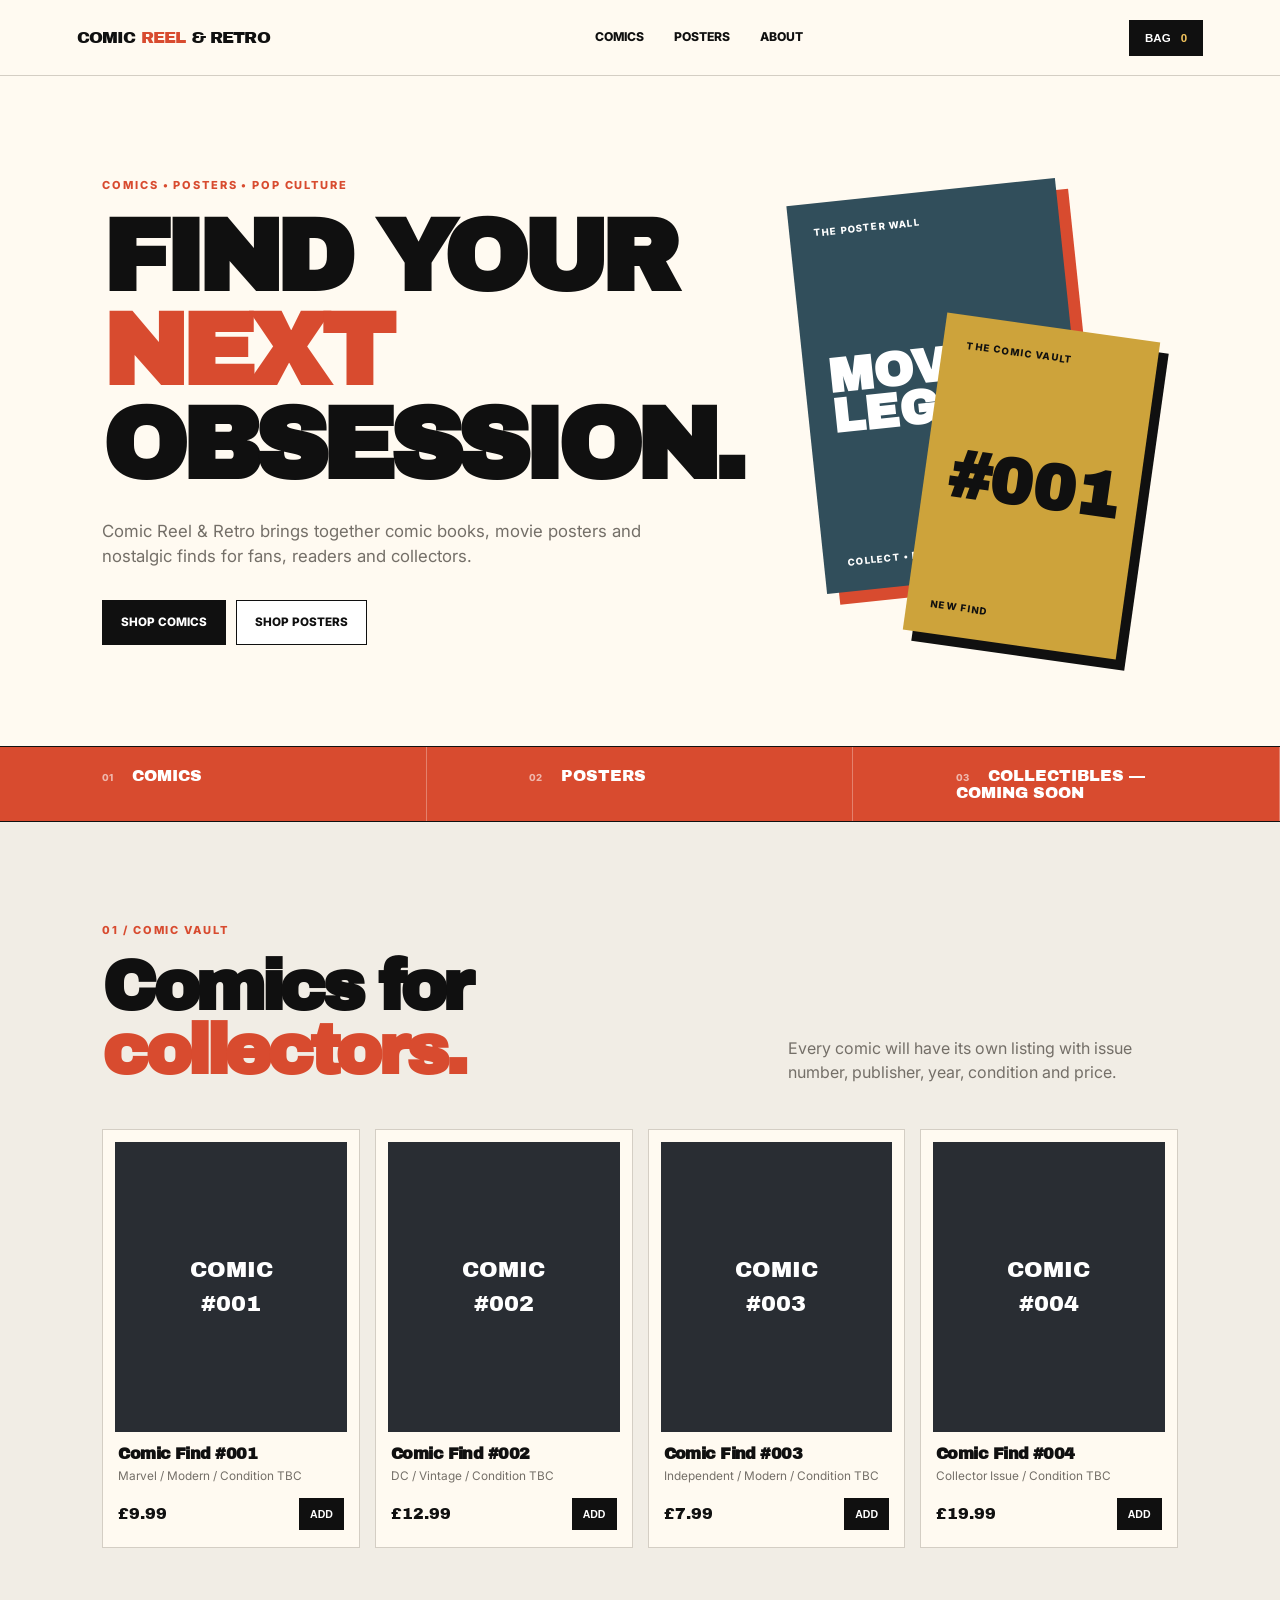
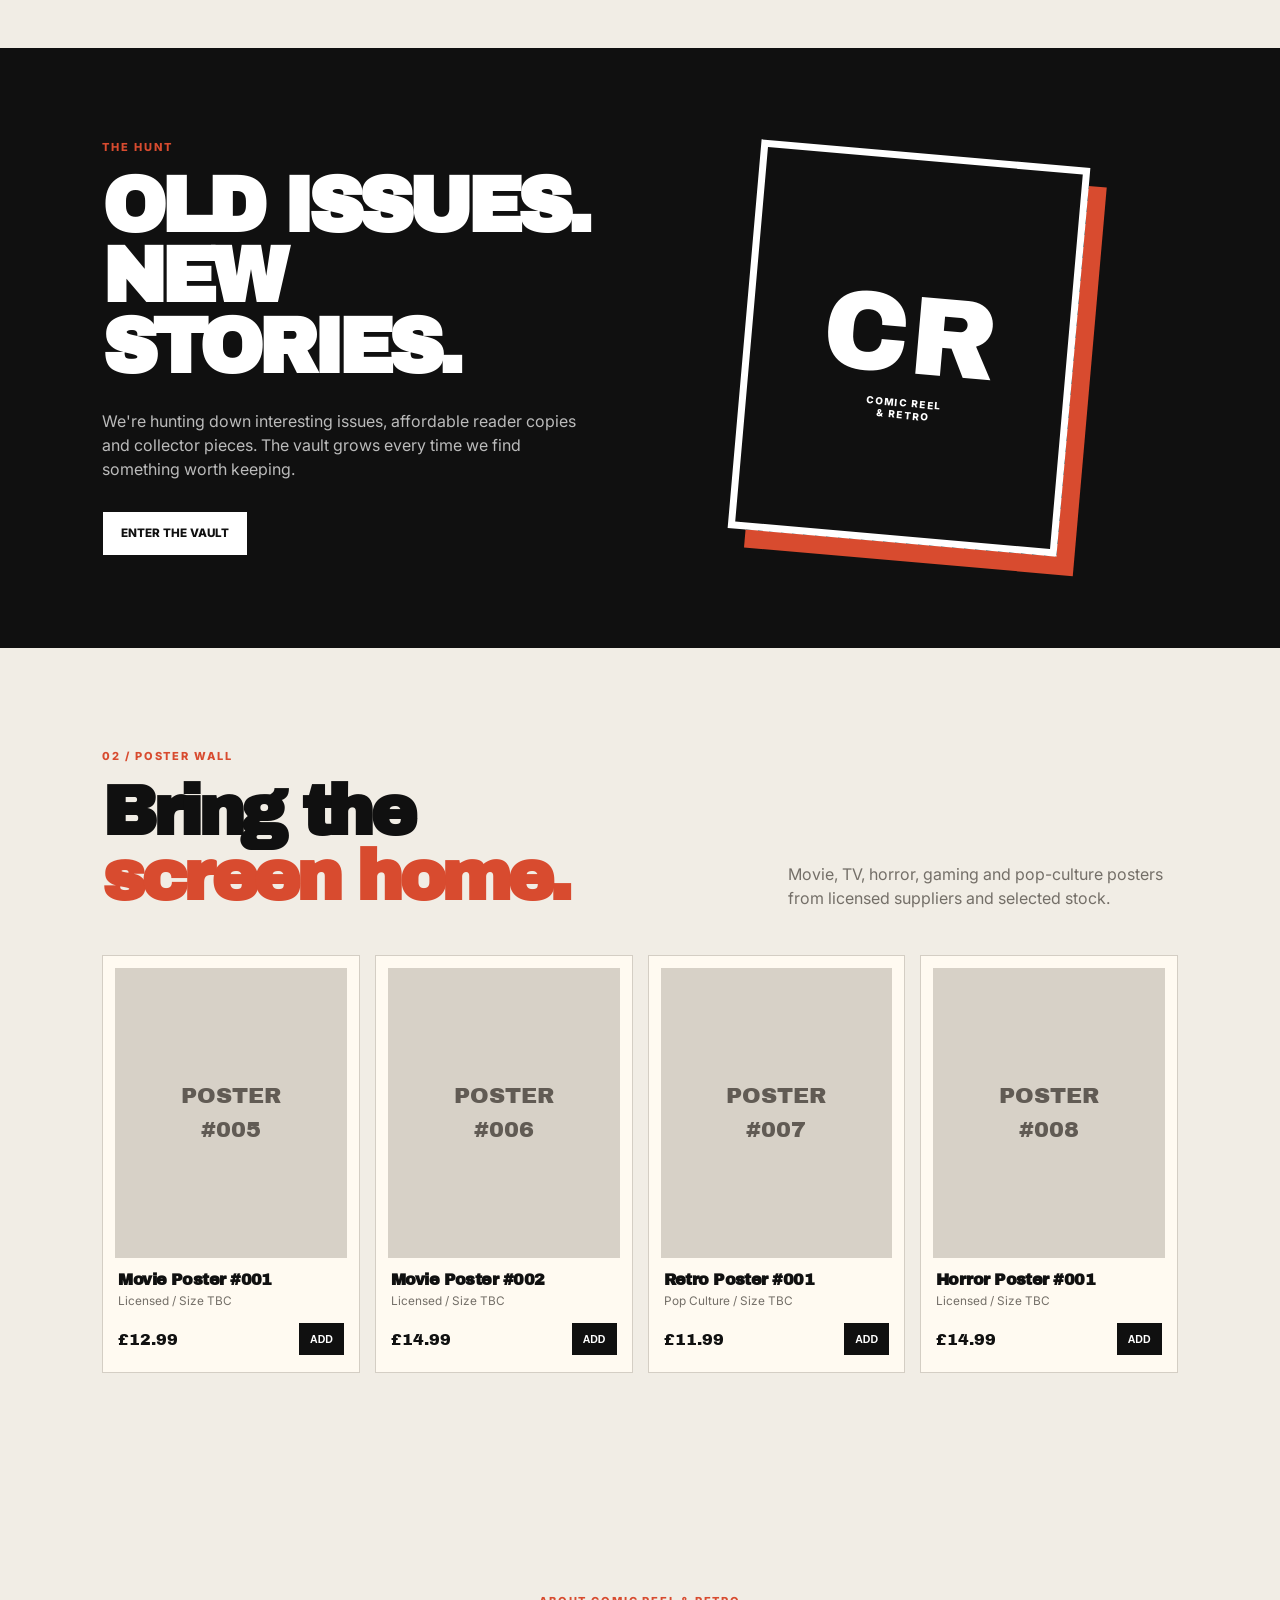
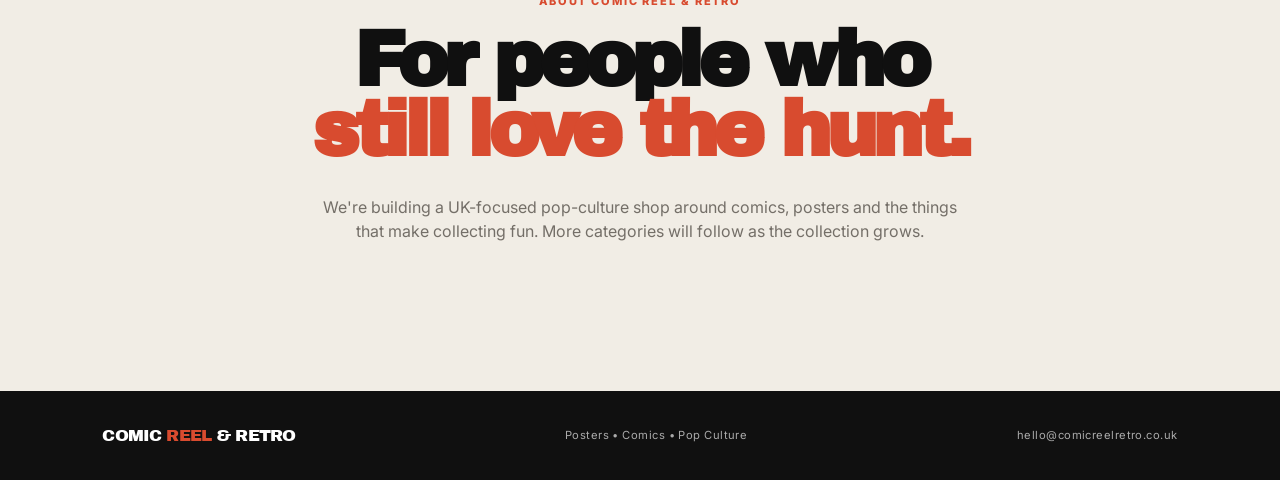
==== index.html @ a2ace78a "1" ====
<!DOCTYPE html>
<html lang="en">
<head>
<meta charset="UTF-8">
<meta name="viewport" content="width=device-width, initial-scale=1.0">
<meta name="description" content="Comic Reel & Retro — comics, posters and pop culture collectibles.">
<title>ComicReelRetro | Comics & Posters</title>
<link rel="stylesheet" href="style.css">
</head>
<body>
<header class="header">
  <a href="#home" class="logo">COMIC <span>REEL</span> & RETRO</a>
  <nav>
    <a href="#comics">Comics</a>
    <a href="#posters">Posters</a>
    <a href="#about">About</a>
  </nav>
  <button class="cart-button" id="cartButton">Bag <span id="cartCount">0</span></button>
</header>

<main id="home">
<section class="hero">
  <div class="hero-copy">
    <p class="eyebrow">COMICS • POSTERS • POP CULTURE</p>
    <h1>FIND YOUR<br><em>NEXT</em> OBSESSION.</h1>
    <p>Comic Reel & Retro brings together comic books, movie posters and nostalgic finds for fans, readers and collectors.</p>
    <div class="hero-buttons">
      <a href="#comics" class="btn dark">Shop Comics</a>
      <a href="#posters" class="btn light">Shop Posters</a>
    </div>
  </div>
  <div class="hero-display">
    <div class="display-poster"><small>THE POSTER WALL</small><strong>MOVIE<br>LEGENDS</strong><span>COLLECT • DISPLAY • REPEAT</span></div>
    <div class="display-comic"><small>THE COMIC VAULT</small><strong>#001</strong><span>NEW FIND</span></div>
  </div>
</section>

<section class="intro-strip">
  <div><b>01</b> COMICS</div>
  <div><b>02</b> POSTERS</div>
  <div><b>03</b> COLLECTIBLES — COMING SOON</div>
</section>

<section class="section" id="comics">
  <div class="section-head">
    <div><p class="eyebrow">01 / COMIC VAULT</p><h2>Comics for<br><em>collectors.</em></h2></div>
    <p>Every comic will have its own listing with issue number, publisher, year, condition and price.</p>
  </div>
  <div class="products" id="comicProducts"></div>
</section>

<section class="feature">
  <div>
    <p class="eyebrow">THE HUNT</p>
    <h2>OLD ISSUES.<br>NEW STORIES.</h2>
    <p>We're hunting down interesting issues, affordable reader copies and collector pieces. The vault grows every time we find something worth keeping.</p>
    <a href="#comics" class="btn light">Enter the Vault</a>
  </div>
  <div class="vault-box">CR<br><small>COMIC REEL<br>& RETRO</small></div>
</section>

<section class="section" id="posters">
  <div class="section-head">
    <div><p class="eyebrow">02 / POSTER WALL</p><h2>Bring the<br><em>screen home.</em></h2></div>
    <p>Movie, TV, horror, gaming and pop-culture posters from licensed suppliers and selected stock.</p>
  </div>
  <div class="products" id="posterProducts"></div>
</section>

<section class="about" id="about">
  <p class="eyebrow">ABOUT COMIC REEL & RETRO</p>
  <h2>For people who<br><em>still love the hunt.</em></h2>
  <p>We're building a UK-focused pop-culture shop around comics, posters and the things that make collecting fun. More categories will follow as the collection grows.</p>
</section>
</main>

<div class="cart-panel" id="cartPanel">
  <div class="cart-top"><h3>Your bag</h3><button id="closeCart">×</button></div>
  <div id="cartItems"></div>
  <div class="cart-bottom"><div><span>Total</span><strong id="cartTotal">£0.00</strong></div><button class="btn dark" id="checkout">Checkout</button><p class="tiny">Checkout will be connected to your chosen payment platform later.</p></div>
</div>
<div class="overlay" id="overlay"></div>

<footer>
  <div class="logo">COMIC <span>REEL</span> & RETRO</div>
  <p>Posters • Comics • Pop Culture</p>
  <p>hello@comicreelretro.co.uk</p>
</footer>
<script src="script.js"></script>
</body>
</html>
---- style.css ----
@import url('https://fonts.googleapis.com/css2?family=Archivo+Black&family=Inter:wght@400;500;600;700;800&display=swap');
:root{--black:#101010;--paper:#f1ede5;--white:#fffaf1;--red:#d84b2f;--gold:#cda33b;--muted:#746f68;--line:#d4cec4}
*{box-sizing:border-box;margin:0;padding:0}html{scroll-behavior:smooth}body{font-family:Inter,Arial,sans-serif;background:var(--paper);color:var(--black);line-height:1.5}a{text-decoration:none;color:inherit}
.header{height:76px;position:sticky;top:0;z-index:20;background:var(--white);border-bottom:1px solid var(--line);display:flex;align-items:center;justify-content:space-between;padding:0 6vw}.logo{font:1.05rem 'Archivo Black',Impact,sans-serif;letter-spacing:-.05em}.logo span{color:var(--red)}nav{display:flex;gap:30px;text-transform:uppercase;font-size:.76rem;font-weight:800}nav a:hover{color:var(--red)}
.cart-button{border:0;background:var(--black);color:#fff;padding:12px 16px;font-weight:800;text-transform:uppercase;font-size:.72rem;cursor:pointer}.cart-button span{color:#f2c45d;margin-left:7px}
.hero{min-height:670px;background:var(--white);padding:90px 8vw;display:grid;grid-template-columns:1.1fr .9fr;gap:50px;align-items:center}.eyebrow{font-size:.69rem;letter-spacing:.17em;font-weight:800;color:var(--red);margin-bottom:16px}h1,h2,h3{font-family:'Archivo Black',Impact,sans-serif;line-height:.92;letter-spacing:-.065em}h1{font-size:clamp(4rem,8vw,8.5rem)}h1 em,h2 em{font-style:normal;color:var(--red)}.hero-copy>p:not(.eyebrow){font-size:1.05rem;color:var(--muted);max-width:590px;margin:27px 0 30px}.hero-buttons{display:flex;gap:10px;flex-wrap:wrap}.btn{display:inline-flex;border:1px solid var(--black);padding:13px 18px;text-transform:uppercase;font-weight:800;font-size:.73rem;cursor:pointer}.btn.dark{background:var(--black);color:#fff}.btn.light{background:#fff;color:var(--black)}
.hero-display{height:470px;position:relative}.display-poster,.display-comic{position:absolute;padding:24px;display:flex;flex-direction:column;justify-content:space-between;font-family:'Archivo Black';box-shadow:12px 12px 0 var(--red)}.display-poster{height:390px;width:270px;right:18%;top:15px;background:#314e5b;color:#fff;transform:rotate(-6deg)}.display-poster strong{font-size:3rem;line-height:.85}.display-poster small,.display-poster span,.display-comic small,.display-comic span{font:800 .6rem Inter;letter-spacing:.13em}.display-comic{height:320px;width:215px;right:0;bottom:0;background:var(--gold);color:var(--black);transform:rotate(8deg);box-shadow:10px 10px 0 var(--black)}.display-comic strong{font-size:4rem}
.intro-strip{display:grid;grid-template-columns:1fr 1fr 1fr;background:var(--red);color:#fff;border-block:1px solid #111}.intro-strip div{padding:20px 8vw;font:1rem 'Archivo Black';border-right:1px solid rgba(255,255,255,.3)}.intro-strip b{font:800 .6rem Inter;opacity:.6;margin-right:14px}
.section{padding:100px 8vw}.section-head{display:flex;justify-content:space-between;gap:30px;align-items:end;margin-bottom:45px}.section-head h2{font-size:clamp(3rem,5.5vw,5.5rem)}.section-head>p{max-width:390px;color:var(--muted)}
.products{display:grid;grid-template-columns:repeat(4,1fr);gap:15px}.product{background:var(--white);border:1px solid var(--line);padding:12px;transition:transform .2s,box-shadow .2s}.product:hover{transform:translateY(-5px);box-shadow:8px 8px 0 var(--line)}.product-image{height:290px;display:flex;align-items:center;justify-content:center;text-align:center;font-family:'Archivo Black';font-size:1.4rem}.comic-image{background:#292d33;color:#fff}.poster-image{background:#d7d1c7;color:#615b54}.product-info{padding:15px 3px 5px}.product-info h3{font-size:1rem;letter-spacing:-.035em}.product-info p{font-size:.74rem;color:var(--muted);margin:6px 0 12px}.price-row{display:flex;justify-content:space-between;align-items:center}.price{font:1rem 'Archivo Black'}.add{border:1px solid var(--black);background:var(--black);color:#fff;padding:9px 10px;font-size:.66rem;font-weight:800;cursor:pointer}
.feature{background:var(--black);color:#fff;min-height:600px;padding:90px 8vw;display:grid;grid-template-columns:1fr 1fr;align-items:center}.feature h2{font-size:clamp(3.5rem,6vw,6.5rem)}.feature>div:first-child>p:not(.eyebrow){color:#bbb;max-width:500px;margin:25px 0 30px}.vault-box{justify-self:center;border:7px solid #fff;width:330px;height:390px;display:flex;flex-direction:column;align-items:center;justify-content:center;font:7rem 'Archivo Black';transform:rotate(5deg);box-shadow:18px 18px 0 var(--red)}.vault-box small{font:800 .62rem Inter;letter-spacing:.15em;text-align:center}
.about{text-align:center;padding:120px 8vw;max-width:1000px;margin:auto}.about h2{font-size:clamp(3rem,6vw,6rem)}.about>p:last-child{color:var(--muted);max-width:650px;margin:28px auto}
footer{background:var(--black);color:#fff;padding:35px 8vw;display:flex;justify-content:space-between;gap:20px;align-items:center;font-size:.7rem;letter-spacing:.04em}footer p{color:#aaa}
.overlay{display:none;position:fixed;inset:0;background:rgba(0,0,0,.5);z-index:30}.overlay.open{display:block}.cart-panel{position:fixed;right:-430px;top:0;width:min(430px,100%);height:100vh;background:var(--white);z-index:40;padding:25px;display:flex;flex-direction:column;transition:right .25s}.cart-panel.open{right:0}.cart-top{display:flex;justify-content:space-between;border-bottom:1px solid var(--line);padding-bottom:20px}.cart-top h3{font-size:1.5rem}.cart-top button{border:0;background:none;font-size:2rem;cursor:pointer}.cart-bottom{margin-top:auto;border-top:1px solid var(--line);padding-top:20px}.cart-bottom>div{display:flex;justify-content:space-between;margin-bottom:15px}.cart-bottom strong{font-family:'Archivo Black'}.cart-bottom .btn{width:100%;justify-content:center}.tiny{font-size:.65rem;color:var(--muted);margin-top:10px}.cart-item{display:flex;justify-content:space-between;gap:15px;padding:15px 0;border-bottom:1px solid var(--line)}.cart-item h4{font-size:.8rem}.cart-item button{border:0;background:none;text-decoration:underline;cursor:pointer;font-size:.65rem}.empty{color:var(--muted);font-size:.8rem;padding:25px 0}
@media(max-width:850px){nav{display:none}.hero{grid-template-columns:1fr;padding:65px 6vw}.hero-display{height:390px}.intro-strip{grid-template-columns:1fr}.intro-strip div{padding:17px 6vw}.section,.feature{padding:75px 6vw}.section-head{display:block}.section-head>p{margin-top:15px}.products{grid-template-columns:repeat(2,1fr)}.feature{grid-template-columns:1fr}.vault-box{margin-top:60px}}
@media(max-width:520px){h1{font-size:3.8rem}.hero-display{transform:scale(.8);transform-origin:center}.products{grid-template-columns:1fr}.product-image{height:320px}footer{display:block}footer p{margin-top:8px}}
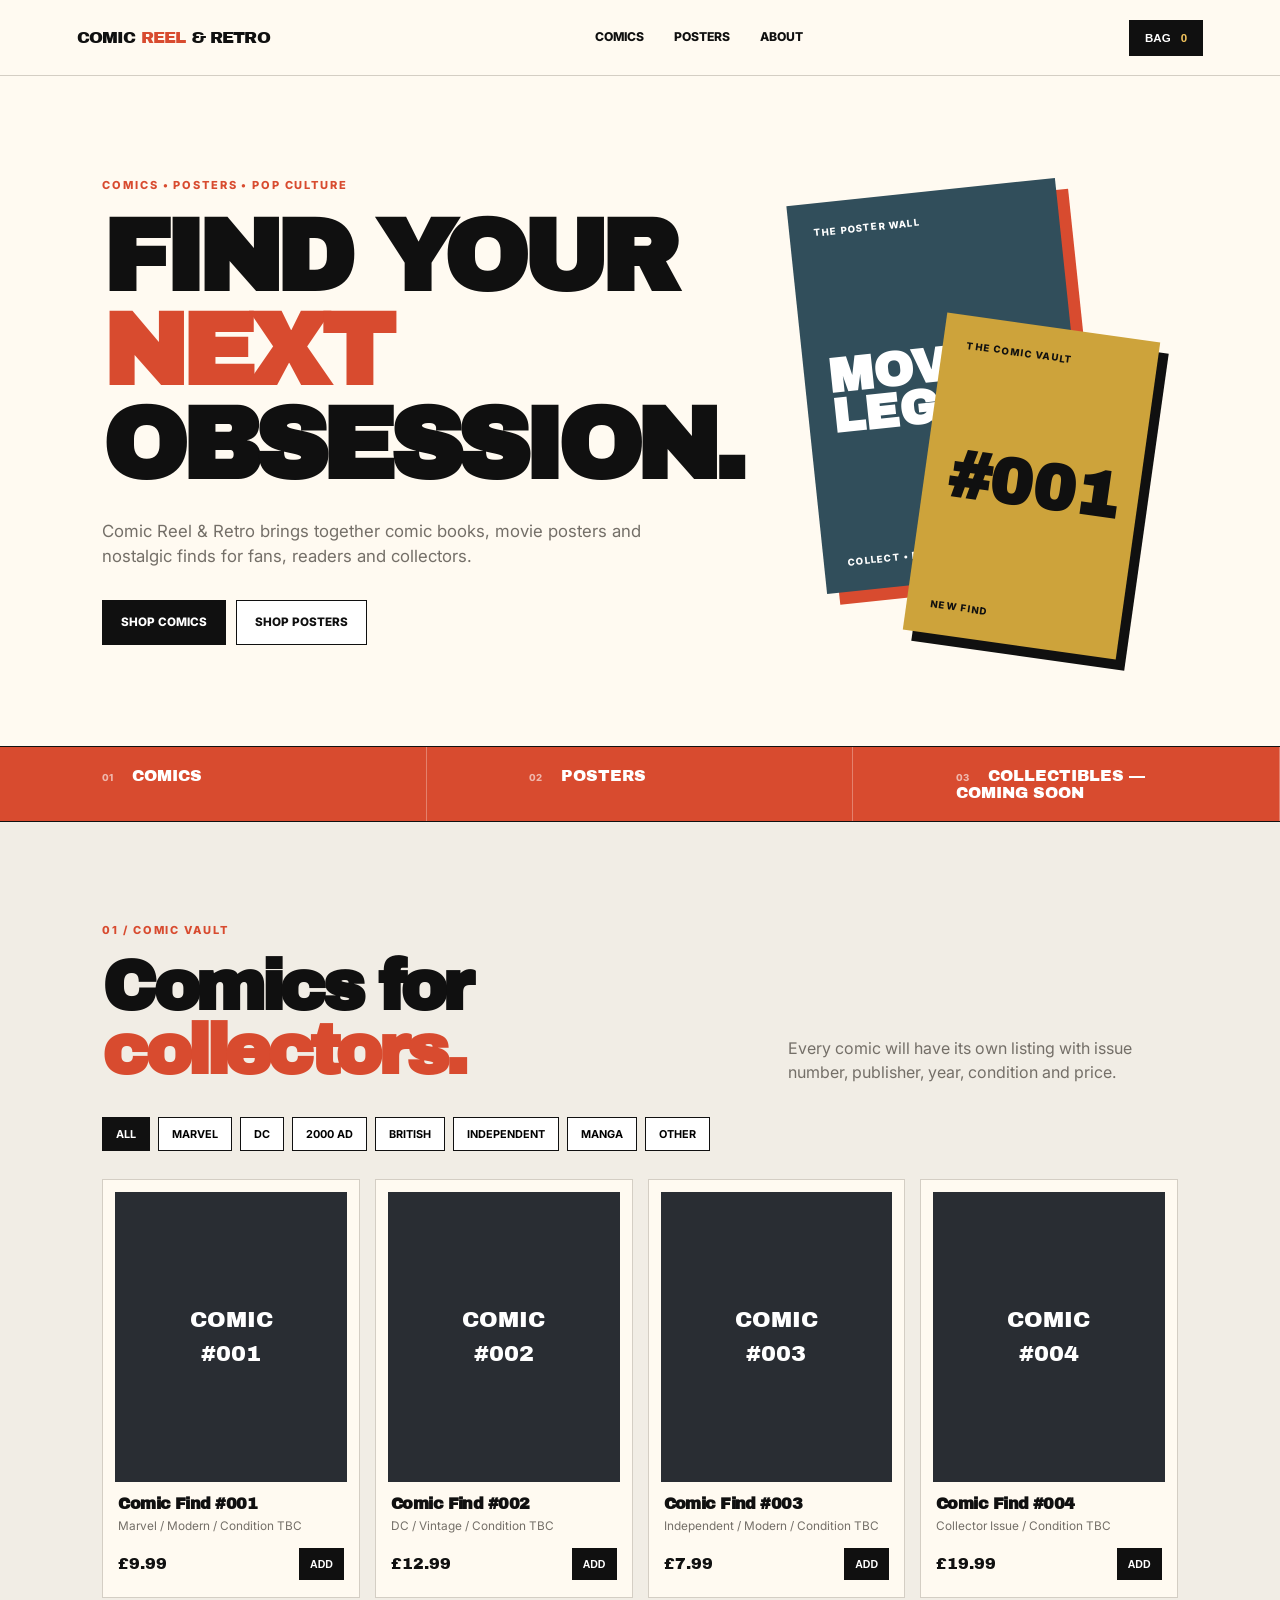
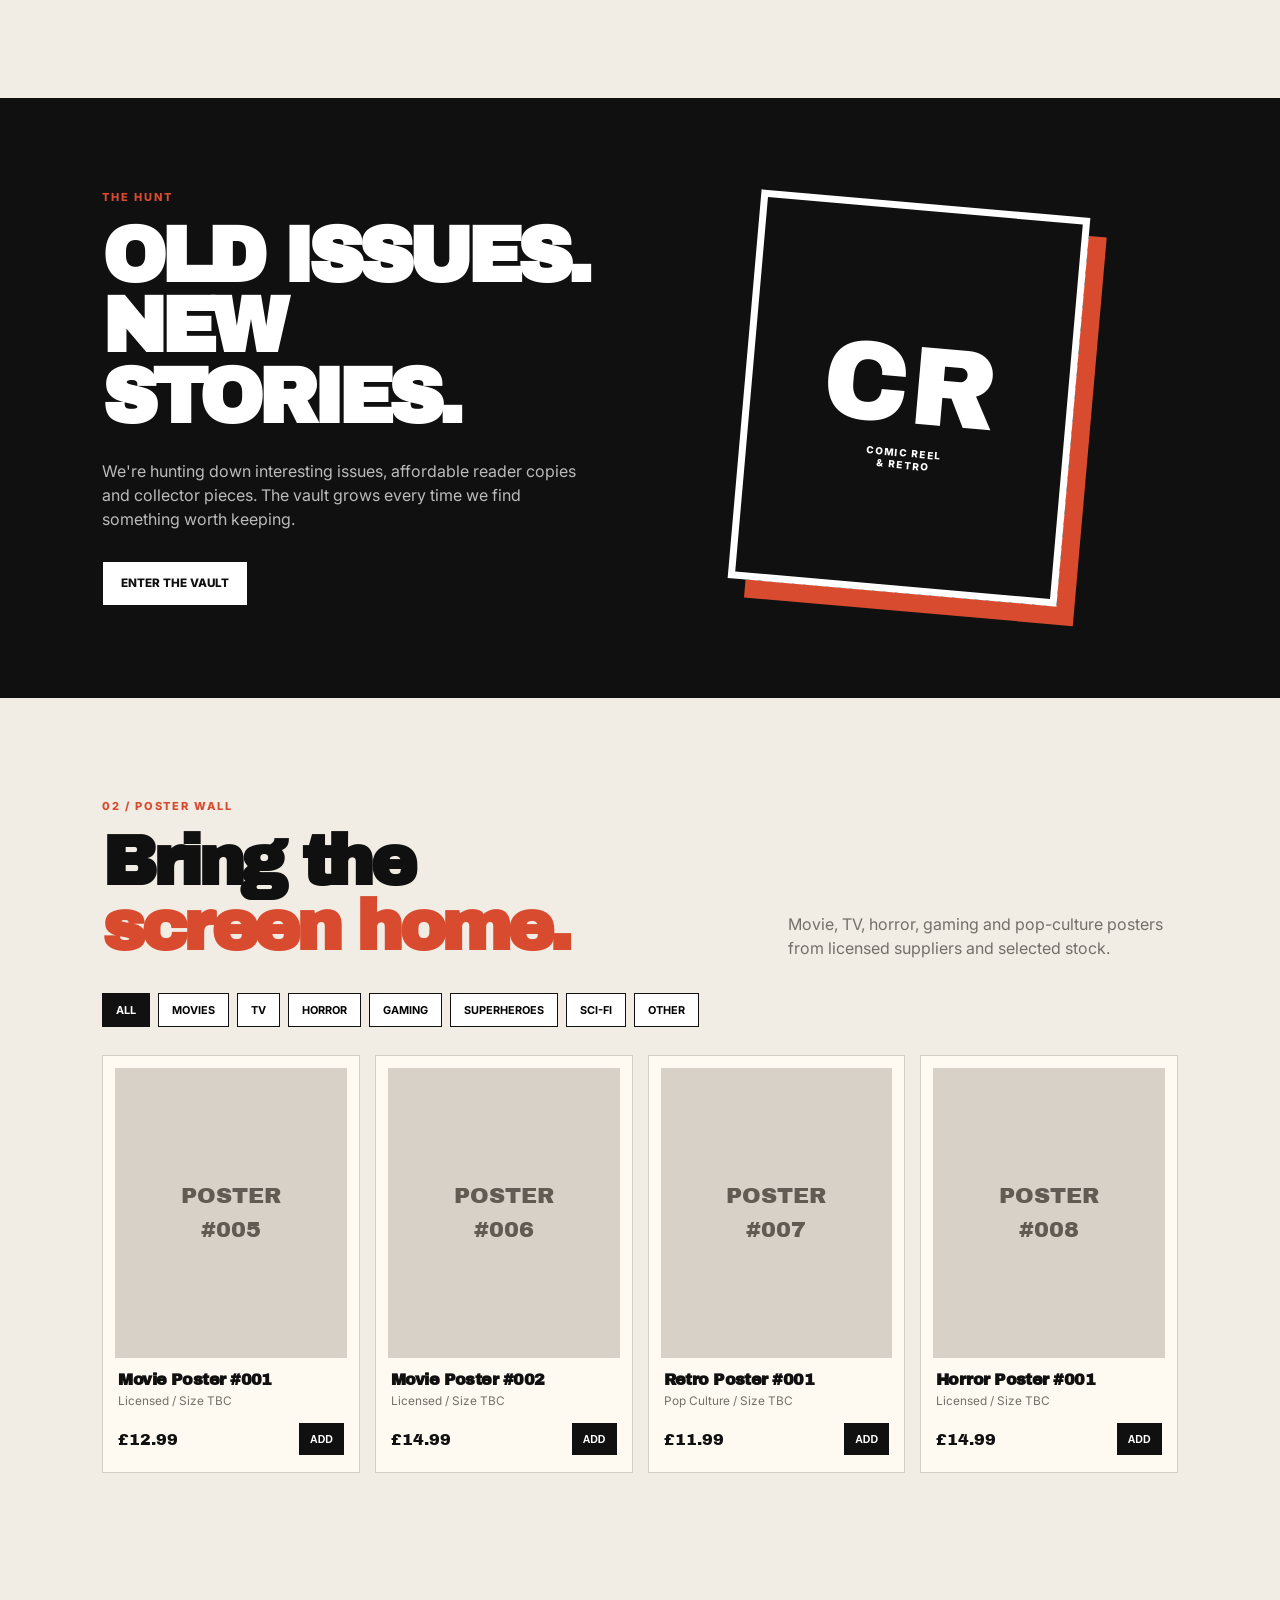
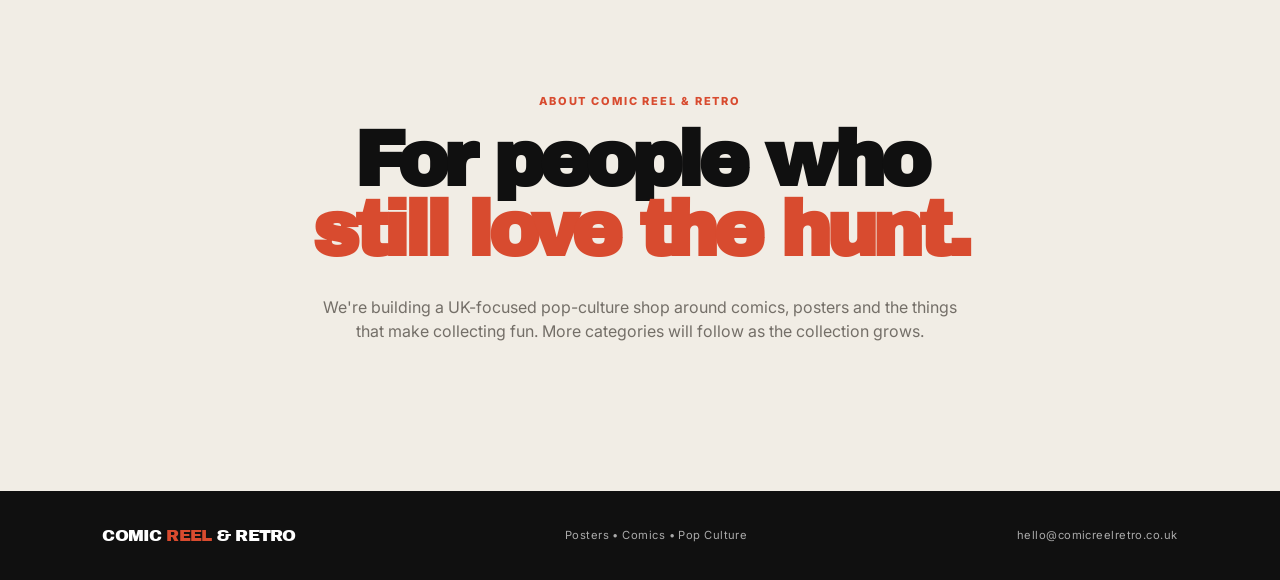
==== commit fb48cfd4: "2" ====
--- a/index.html
+++ b/index.html
@@ -4,7 +4,7 @@
 <meta charset="UTF-8">
 <meta name="viewport" content="width=device-width, initial-scale=1.0">
 <meta name="description" content="Comic Reel & Retro — comics, posters and pop culture collectibles.">
-<title>ComicReelRetro | Comics & Posters</title>
+<title>Comic Reel & Retro | Comics & Posters</title>
 <link rel="stylesheet" href="style.css">
 </head>
 <body>
@@ -46,7 +46,9 @@
     <div><p class="eyebrow">01 / COMIC VAULT</p><h2>Comics for<br><em>collectors.</em></h2></div>
     <p>Every comic will have its own listing with issue number, publisher, year, condition and price.</p>
   </div>
-  <div class="products" id="comicProducts"></div>
+  <div class="category-tabs" data-target="comicProducts">
+<button class="active" data-filter="all">All</button><button data-filter="Marvel">Marvel</button><button data-filter="DC">DC</button><button data-filter="2000AD">2000 AD</button><button data-filter="British">British</button><button data-filter="Independent">Independent</button><button data-filter="Manga">Manga</button><button data-filter="Other">Other</button>
+</div><div class="products" id="comicProducts"></div>
 </section>
 
 <section class="feature">
@@ -64,7 +66,9 @@
     <div><p class="eyebrow">02 / POSTER WALL</p><h2>Bring the<br><em>screen home.</em></h2></div>
     <p>Movie, TV, horror, gaming and pop-culture posters from licensed suppliers and selected stock.</p>
   </div>
-  <div class="products" id="posterProducts"></div>
+  <div class="category-tabs" data-target="posterProducts">
+<button class="active" data-filter="all">All</button><button data-filter="Movies">Movies</button><button data-filter="TV">TV</button><button data-filter="Horror">Horror</button><button data-filter="Gaming">Gaming</button><button data-filter="Superheroes">Superheroes</button><button data-filter="Sci-Fi">Sci-Fi</button><button data-filter="Other">Other</button>
+</div><div class="products" id="posterProducts"></div>
 </section>
 
 <section class="about" id="about">
--- a/style.css
+++ b/style.css
@@ -14,3 +14,4 @@
 .overlay{display:none;position:fixed;inset:0;background:rgba(0,0,0,.5);z-index:30}.overlay.open{display:block}.cart-panel{position:fixed;right:-430px;top:0;width:min(430px,100%);height:100vh;background:var(--white);z-index:40;padding:25px;display:flex;flex-direction:column;transition:right .25s}.cart-panel.open{right:0}.cart-top{display:flex;justify-content:space-between;border-bottom:1px solid var(--line);padding-bottom:20px}.cart-top h3{font-size:1.5rem}.cart-top button{border:0;background:none;font-size:2rem;cursor:pointer}.cart-bottom{margin-top:auto;border-top:1px solid var(--line);padding-top:20px}.cart-bottom>div{display:flex;justify-content:space-between;margin-bottom:15px}.cart-bottom strong{font-family:'Archivo Black'}.cart-bottom .btn{width:100%;justify-content:center}.tiny{font-size:.65rem;color:var(--muted);margin-top:10px}.cart-item{display:flex;justify-content:space-between;gap:15px;padding:15px 0;border-bottom:1px solid var(--line)}.cart-item h4{font-size:.8rem}.cart-item button{border:0;background:none;text-decoration:underline;cursor:pointer;font-size:.65rem}.empty{color:var(--muted);font-size:.8rem;padding:25px 0}
 @media(max-width:850px){nav{display:none}.hero{grid-template-columns:1fr;padding:65px 6vw}.hero-display{height:390px}.intro-strip{grid-template-columns:1fr}.intro-strip div{padding:17px 6vw}.section,.feature{padding:75px 6vw}.section-head{display:block}.section-head>p{margin-top:15px}.products{grid-template-columns:repeat(2,1fr)}.feature{grid-template-columns:1fr}.vault-box{margin-top:60px}}
 @media(max-width:520px){h1{font-size:3.8rem}.hero-display{transform:scale(.8);transform-origin:center}.products{grid-template-columns:1fr}.product-image{height:320px}footer{display:block}footer p{margin-top:8px}}
+.category-tabs{display:flex;flex-wrap:wrap;gap:8px;margin:-12px 0 28px}.category-tabs button{border:1px solid #111;background:#fff;padding:9px 13px;font:700 .68rem Inter,Arial,sans-serif;text-transform:uppercase;cursor:pointer}.category-tabs button:hover,.category-tabs button.active{background:#111;color:#fff}@media(max-width:520px){.category-tabs{gap:6px}.category-tabs button{font-size:.62rem;padding:8px 10px}}
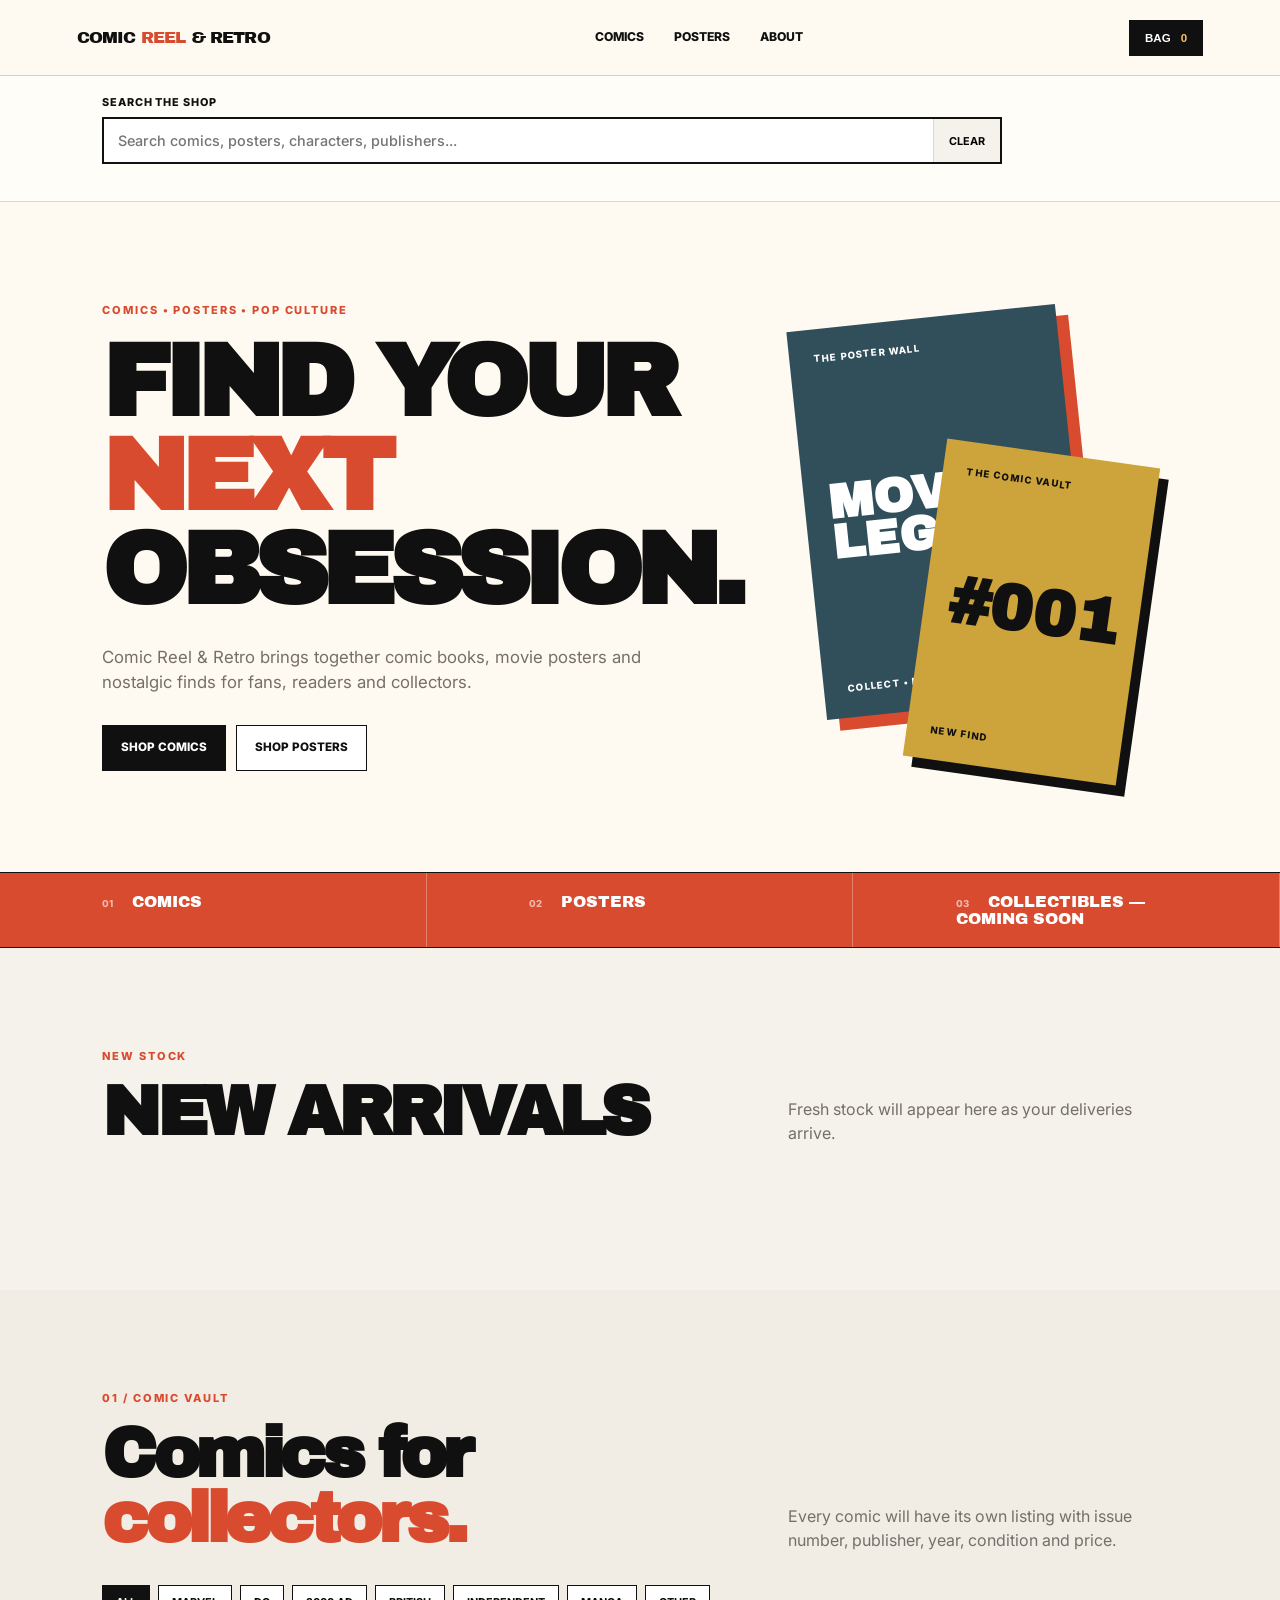
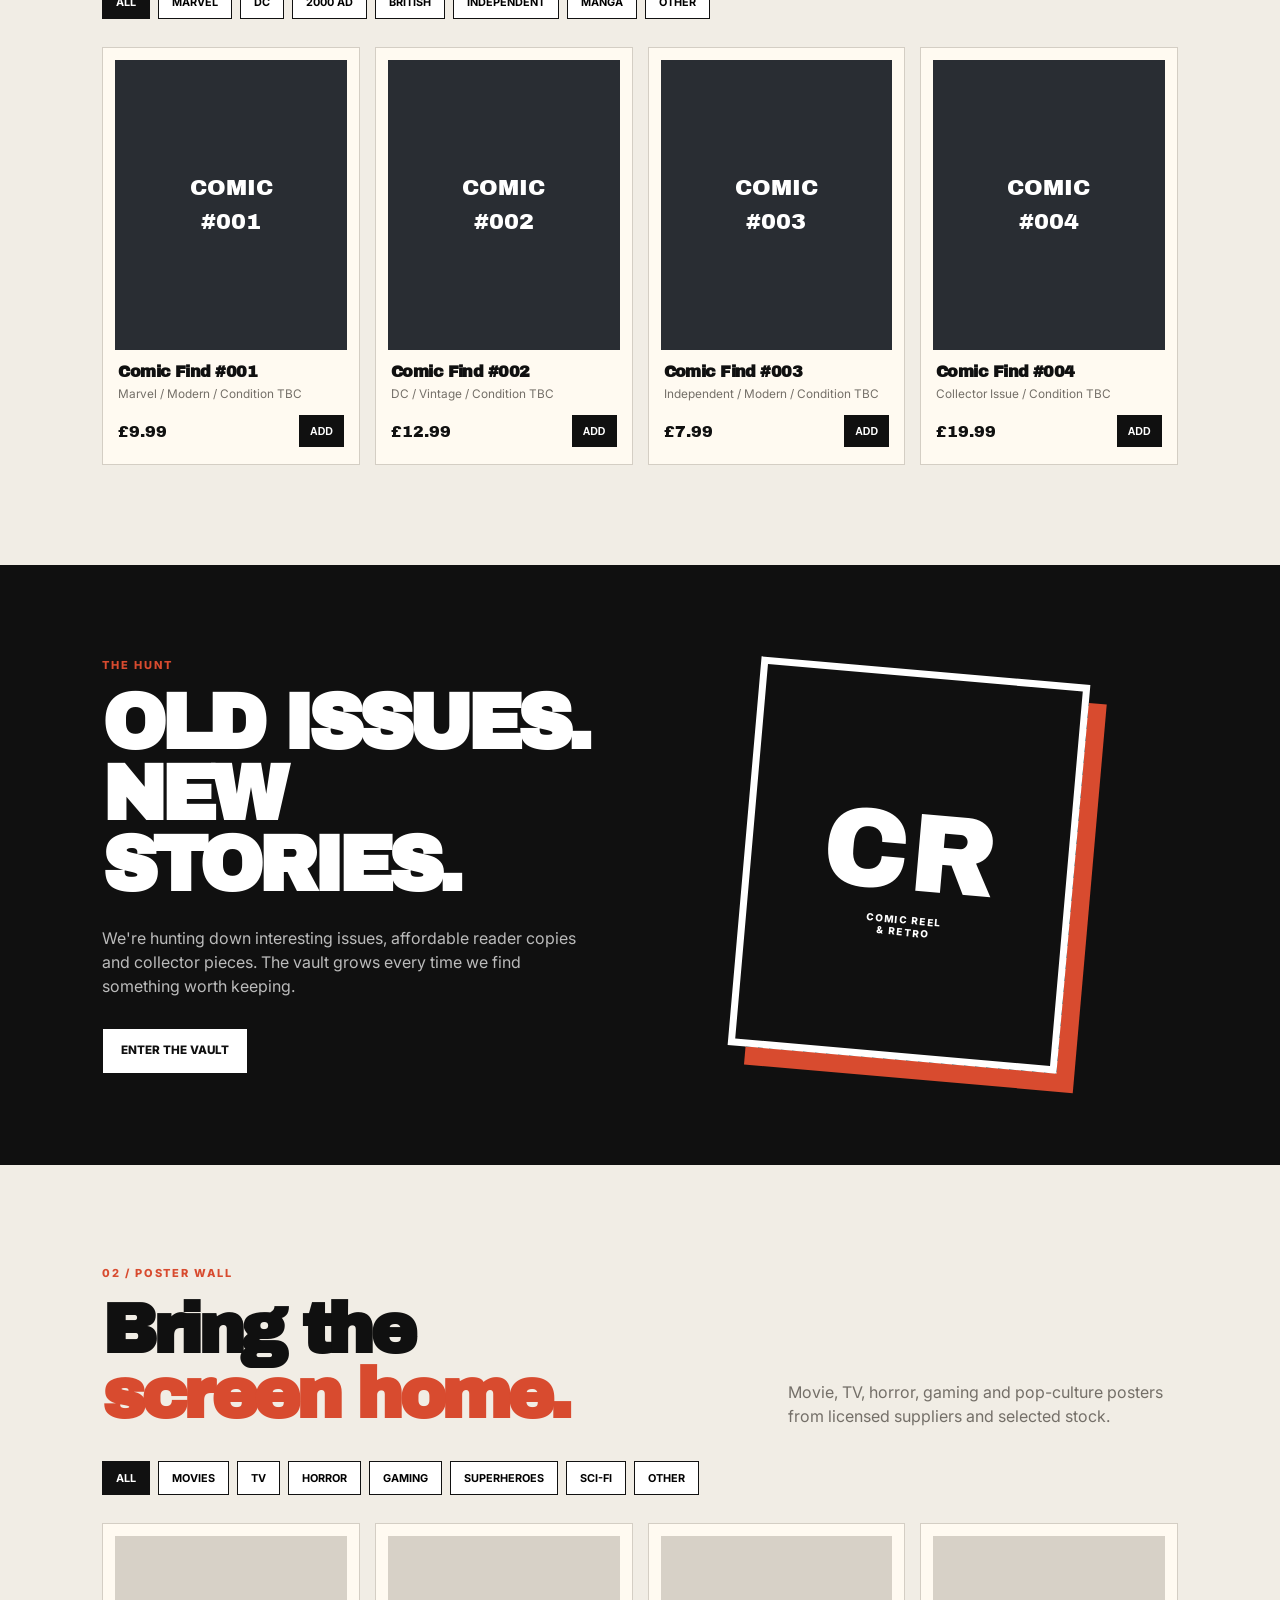
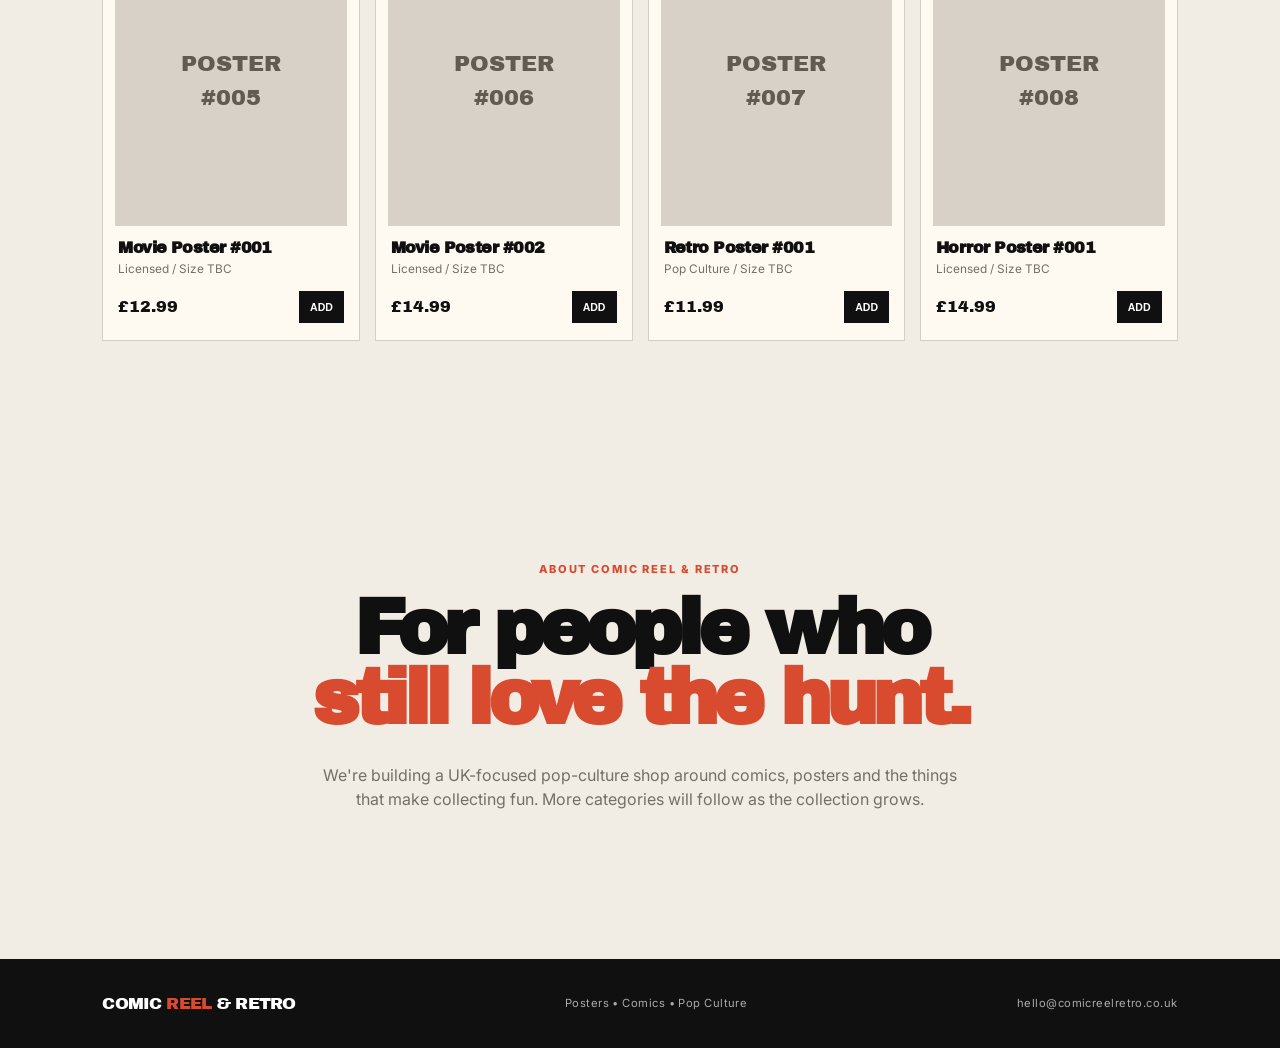
==== commit 8b6acd3c: "Add shop search and new arrivals" ====
--- a/index.html
+++ b/index.html
@@ -17,6 +17,11 @@
   </nav>
   <button class="cart-button" id="cartButton">Bag <span id="cartCount">0</span></button>
 </header>
+<div class="shop-search">
+<label for="siteSearch">Search the shop</label>
+<div class="search-box"><input id="siteSearch" type="search" placeholder="Search comics, posters, characters, publishers..." autocomplete="off"><button id="clearSearch" type="button">Clear</button></div>
+<p id="searchStatus" class="search-status" aria-live="polite"></p>
+</div>
 
 <main id="home">
 <section class="hero">
@@ -41,6 +46,10 @@
   <div><b>03</b> COLLECTIBLES — COMING SOON</div>
 </section>
 
+<section class="section arrivals" id="new-arrivals">
+<div class="section-head"><div><p class="eyebrow">NEW STOCK</p><h2>NEW ARRIVALS</h2></div><p>Fresh stock will appear here as your deliveries arrive.</p></div>
+<div class="products" id="newArrivalProducts"></div>
+</section>
 <section class="section" id="comics">
   <div class="section-head">
     <div><p class="eyebrow">01 / COMIC VAULT</p><h2>Comics for<br><em>collectors.</em></h2></div>
--- a/style.css
+++ b/style.css
@@ -14,4 +14,15 @@
 .overlay{display:none;position:fixed;inset:0;background:rgba(0,0,0,.5);z-index:30}.overlay.open{display:block}.cart-panel{position:fixed;right:-430px;top:0;width:min(430px,100%);height:100vh;background:var(--white);z-index:40;padding:25px;display:flex;flex-direction:column;transition:right .25s}.cart-panel.open{right:0}.cart-top{display:flex;justify-content:space-between;border-bottom:1px solid var(--line);padding-bottom:20px}.cart-top h3{font-size:1.5rem}.cart-top button{border:0;background:none;font-size:2rem;cursor:pointer}.cart-bottom{margin-top:auto;border-top:1px solid var(--line);padding-top:20px}.cart-bottom>div{display:flex;justify-content:space-between;margin-bottom:15px}.cart-bottom strong{font-family:'Archivo Black'}.cart-bottom .btn{width:100%;justify-content:center}.tiny{font-size:.65rem;color:var(--muted);margin-top:10px}.cart-item{display:flex;justify-content:space-between;gap:15px;padding:15px 0;border-bottom:1px solid var(--line)}.cart-item h4{font-size:.8rem}.cart-item button{border:0;background:none;text-decoration:underline;cursor:pointer;font-size:.65rem}.empty{color:var(--muted);font-size:.8rem;padding:25px 0}
 @media(max-width:850px){nav{display:none}.hero{grid-template-columns:1fr;padding:65px 6vw}.hero-display{height:390px}.intro-strip{grid-template-columns:1fr}.intro-strip div{padding:17px 6vw}.section,.feature{padding:75px 6vw}.section-head{display:block}.section-head>p{margin-top:15px}.products{grid-template-columns:repeat(2,1fr)}.feature{grid-template-columns:1fr}.vault-box{margin-top:60px}}
 @media(max-width:520px){h1{font-size:3.8rem}.hero-display{transform:scale(.8);transform-origin:center}.products{grid-template-columns:1fr}.product-image{height:320px}footer{display:block}footer p{margin-top:8px}}
-.category-tabs{display:flex;flex-wrap:wrap;gap:8px;margin:-12px 0 28px}.category-tabs button{border:1px solid #111;background:#fff;padding:9px 13px;font:700 .68rem Inter,Arial,sans-serif;text-transform:uppercase;cursor:pointer}.category-tabs button:hover,.category-tabs button.active{background:#111;color:#fff}@media(max-width:520px){.category-tabs{gap:6px}.category-tabs button{font-size:.62rem;padding:8px 10px}}+.category-tabs{display:flex;flex-wrap:wrap;gap:8px;margin:-12px 0 28px}.category-tabs button{border:1px solid #111;background:#fff;padding:9px 13px;font:700 .68rem Inter,Arial,sans-serif;text-transform:uppercase;cursor:pointer}.category-tabs button:hover,.category-tabs button.active{background:#111;color:#fff}@media(max-width:520px){.category-tabs{gap:6px}.category-tabs button{font-size:.62rem;padding:8px 10px}}
+.shop-search{background:#fffdf8;border-bottom:1px solid #ddd7cc;padding:18px 8%;position:relative;z-index:2}
+.shop-search label{display:block;font-size:.68rem;font-weight:800;text-transform:uppercase;letter-spacing:.08em;margin-bottom:7px}
+.search-box{display:flex;max-width:900px;border:2px solid #111;background:#fff}
+.search-box input{width:100%;border:0;outline:0;padding:13px 14px;font:500 .9rem Inter,Arial,sans-serif;background:transparent}
+.search-box button{border:0;border-left:1px solid #ddd7cc;background:#f5f2eb;padding:0 15px;font:700 .68rem Inter,Arial,sans-serif;text-transform:uppercase;cursor:pointer}
+.search-box button:hover{background:#111;color:#fff}
+.search-status{font-size:.7rem;color:#77716a;margin-top:7px;min-height:1em}
+.arrivals{background:#f5f2eb}
+.arrivals-empty{border:2px dashed #bbb2a4;background:#fffdf8;padding:35px;text-align:center;color:#77716a;font-weight:600}
+.product[hidden]{display:none!important}
+@media(max-width:520px){.shop-search{padding:15px 6%}.search-box input{font-size:.8rem}.search-box button{padding:0 11px}}
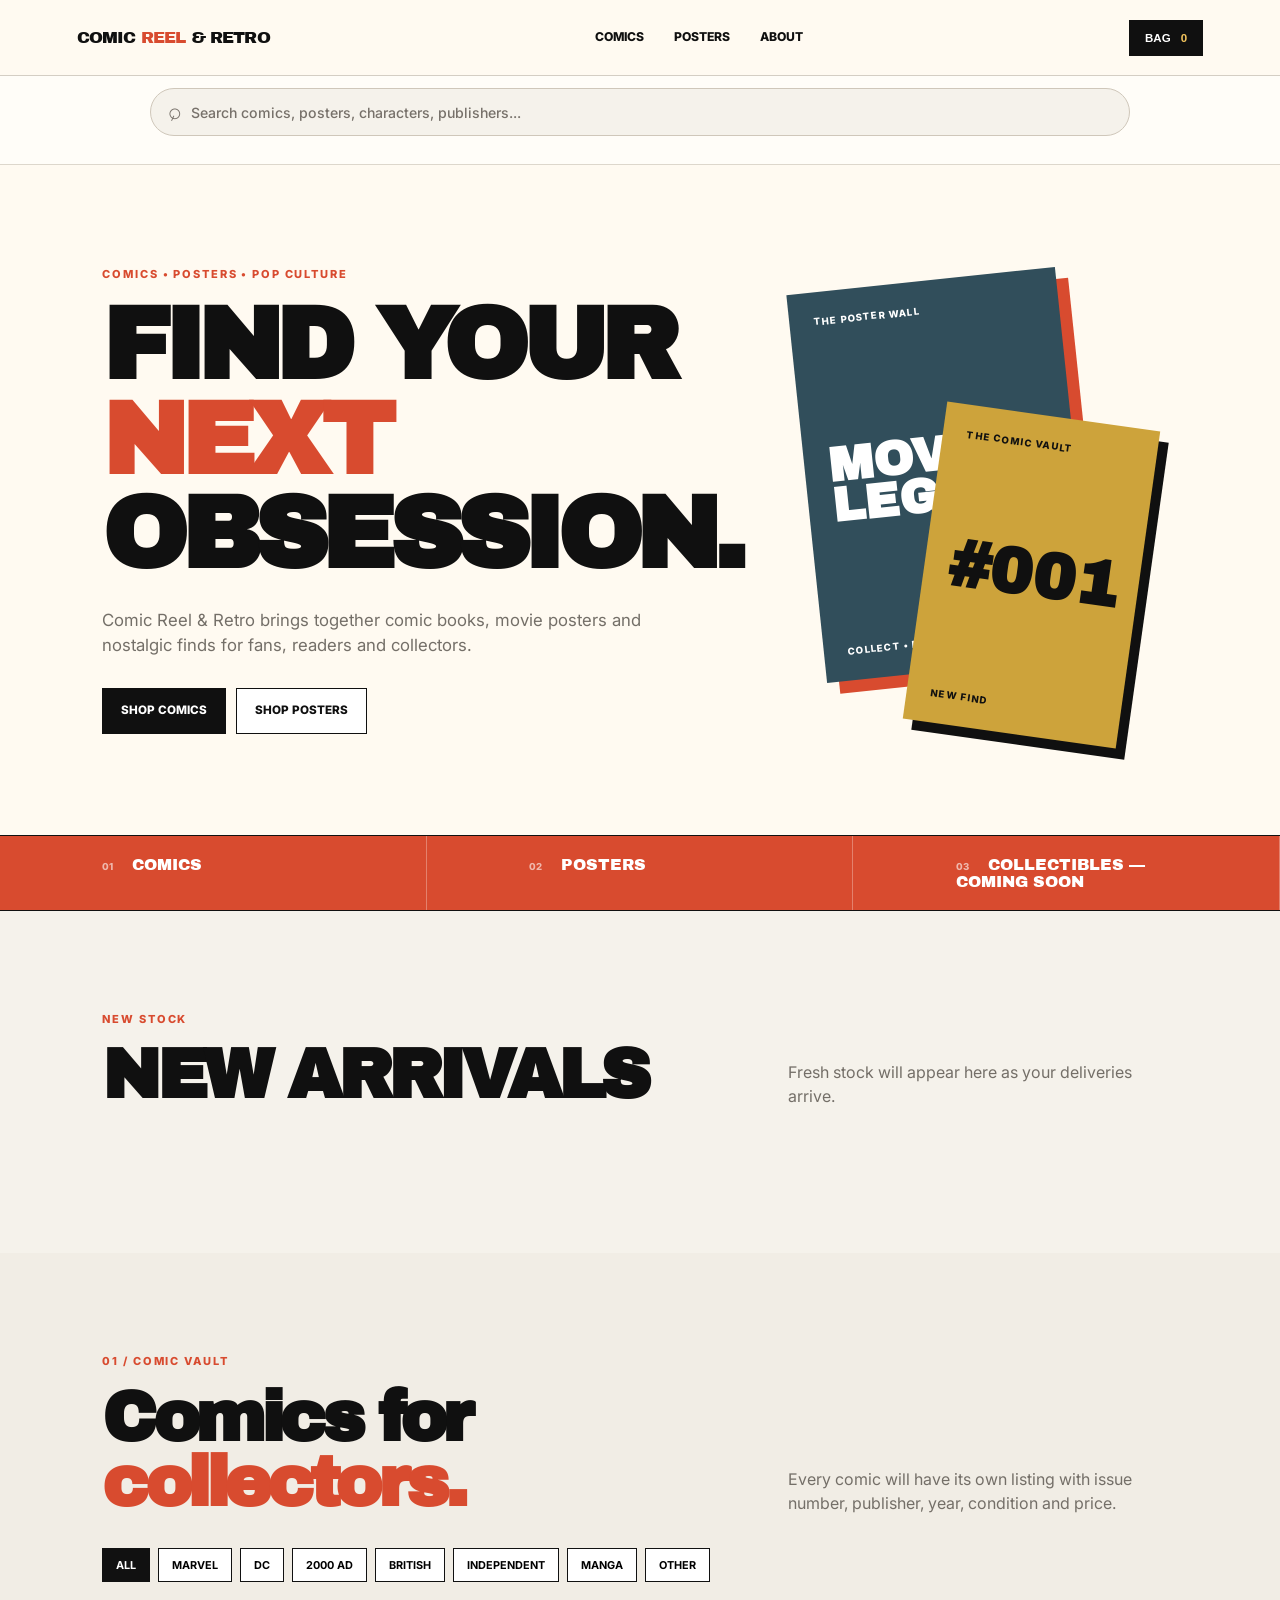
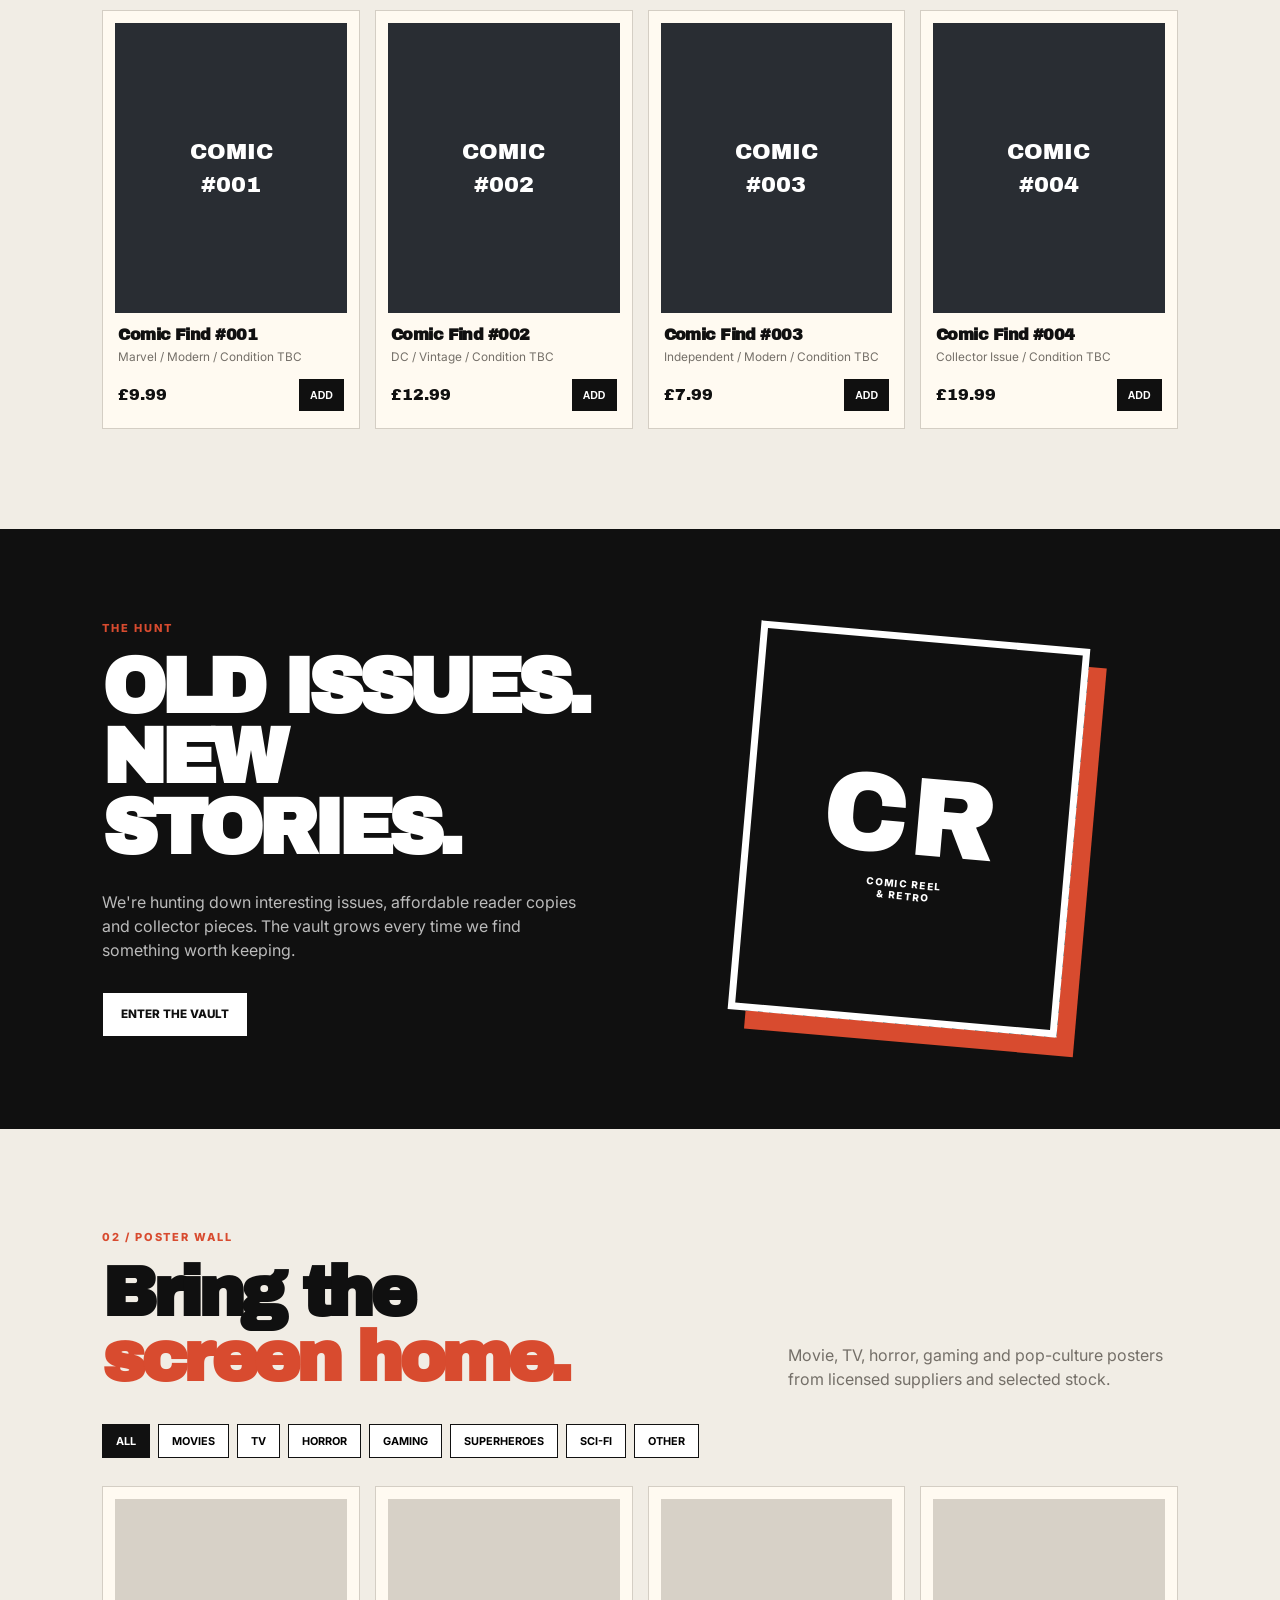
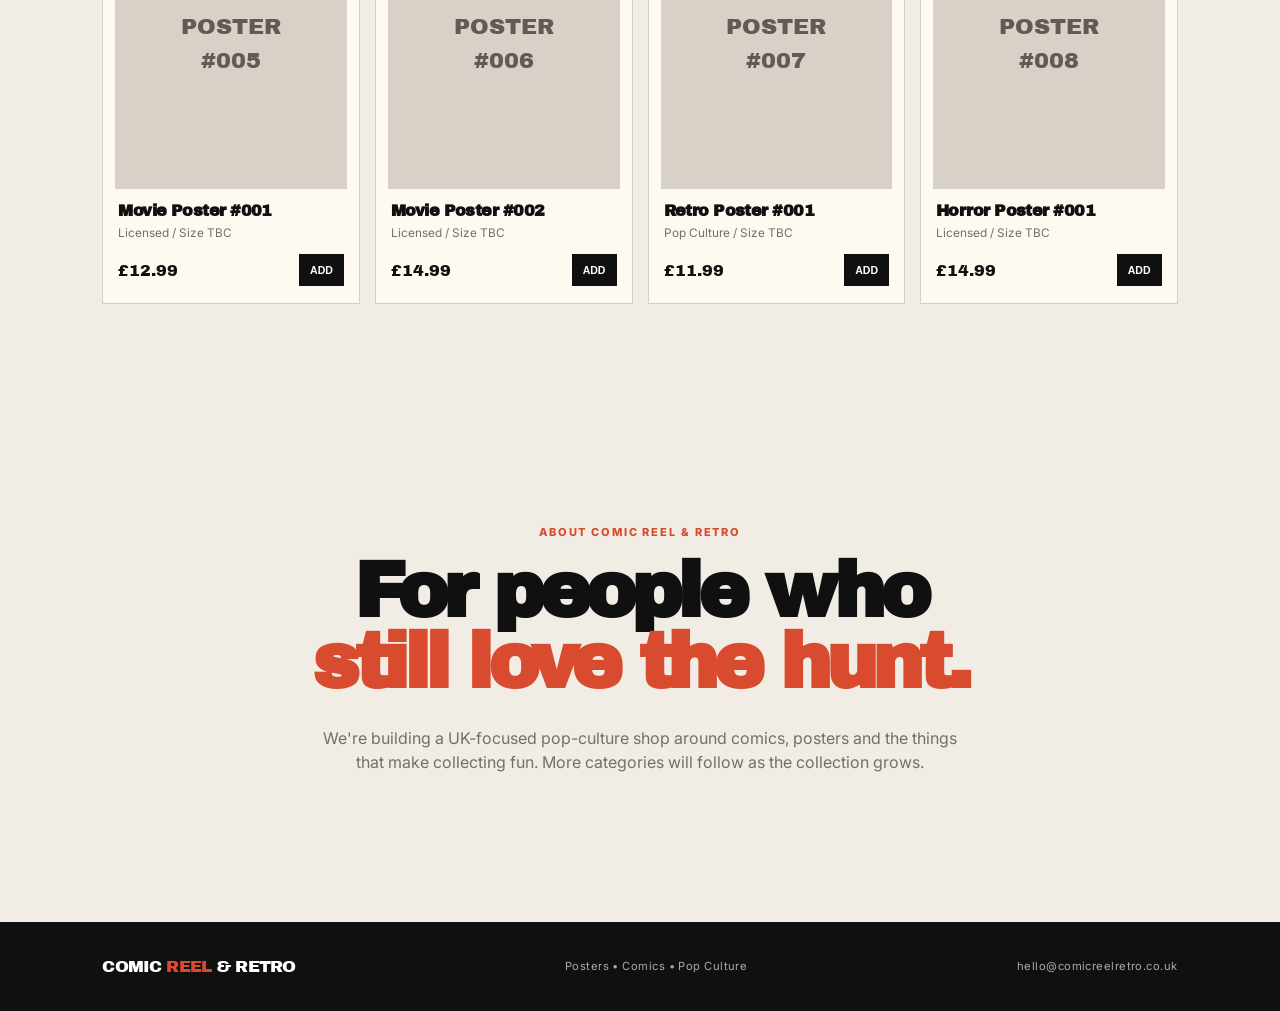
==== commit 2abf68f4: "Polish shop search" ====
--- a/index.html
+++ b/index.html
@@ -18,9 +18,12 @@
   <button class="cart-button" id="cartButton">Bag <span id="cartCount">0</span></button>
 </header>
 <div class="shop-search">
-<label for="siteSearch">Search the shop</label>
-<div class="search-box"><input id="siteSearch" type="search" placeholder="Search comics, posters, characters, publishers..." autocomplete="off"><button id="clearSearch" type="button">Clear</button></div>
-<p id="searchStatus" class="search-status" aria-live="polite"></p>
+  <div class="search-inner">
+    <span class="search-icon" aria-hidden="true">⌕</span>
+    <input id="siteSearch" type="search" placeholder="Search comics, posters, characters, publishers..." autocomplete="off" aria-label="Search the shop">
+    <button id="clearSearch" class="search-clear" type="button" aria-label="Clear search" hidden>×</button>
+  </div>
+  <p id="searchStatus" class="search-status" aria-live="polite"></p>
 </div>
 
 <main id="home">
--- a/style.css
+++ b/style.css
@@ -26,3 +26,20 @@
 .arrivals-empty{border:2px dashed #bbb2a4;background:#fffdf8;padding:35px;text-align:center;color:#77716a;font-weight:600}
 .product[hidden]{display:none!important}
 @media(max-width:520px){.shop-search{padding:15px 6%}.search-box input{font-size:.8rem}.search-box button{padding:0 11px}}
+
+/* Polished shop search */
+.shop-search{background:#fffdf8;border-bottom:1px solid #ddd7cc;padding:12px 6%;position:relative;z-index:2}
+.search-inner{max-width:980px;margin:0 auto;display:flex;align-items:center;gap:10px;background:#f5f2eb;border:1px solid #cfc7ba;border-radius:999px;padding:0 16px;transition:border-color .15s,box-shadow .15s}
+.search-inner:focus-within{border-color:#111;box-shadow:0 0 0 3px rgba(17,17,17,.06)}
+.search-icon{font-size:1.45rem;line-height:1;color:#77716a;transform:rotate(-20deg);display:block}
+.search-inner input{width:100%;height:46px;border:0;outline:0;background:transparent;color:#111;font:500 .88rem Inter,Arial,sans-serif}
+.search-inner input::placeholder{color:#77716a}
+.search-clear{width:28px;height:28px;border:0;border-radius:50%;background:#ddd7cc;color:#111;font-size:1.15rem;line-height:1;cursor:pointer;flex:0 0 auto}
+.search-clear:hover{background:#111;color:#fff}
+.search-status{text-align:center;font-size:.68rem;color:#77716a;margin:5px 0 0;min-height:1em}
+@media(max-width:520px){
+.shop-search{padding:10px 5%}
+.search-inner{padding:0 13px}
+.search-inner input{height:42px;font-size:.8rem}
+.search-icon{font-size:1.3rem}
+}
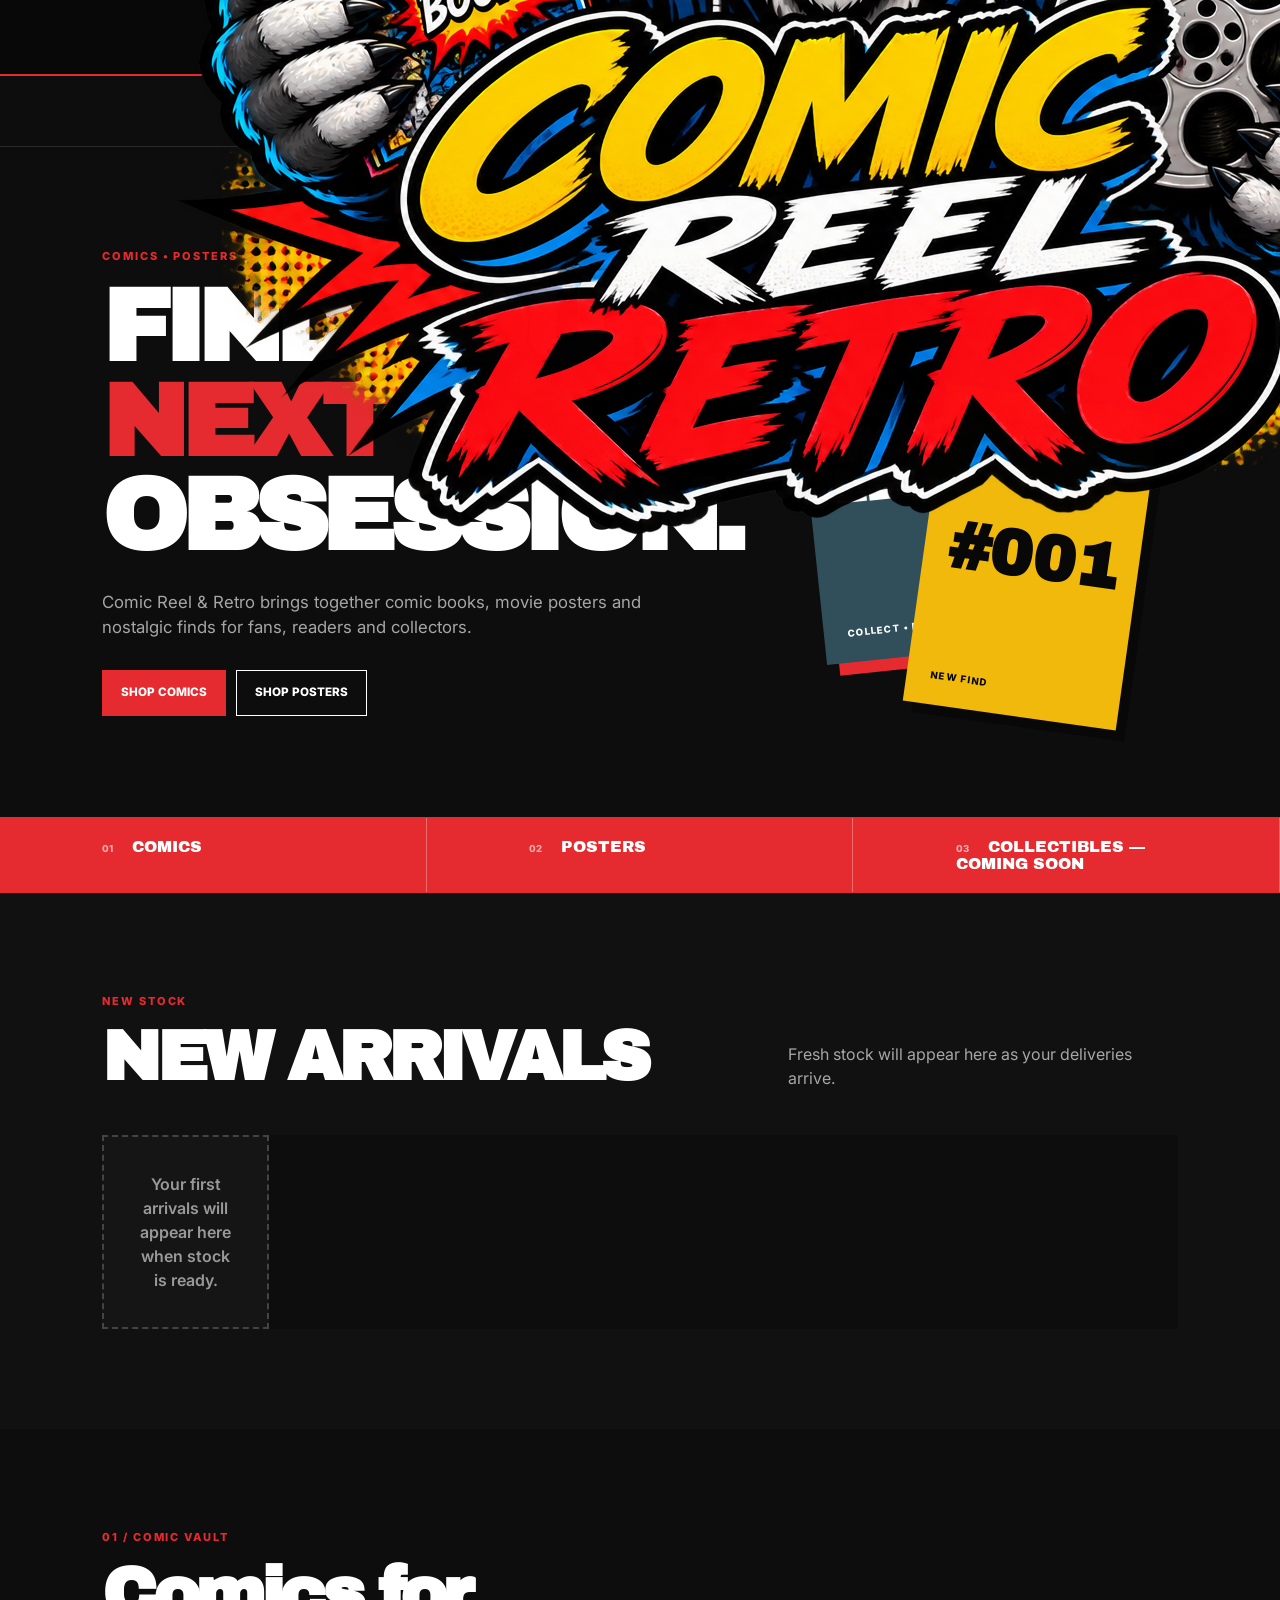
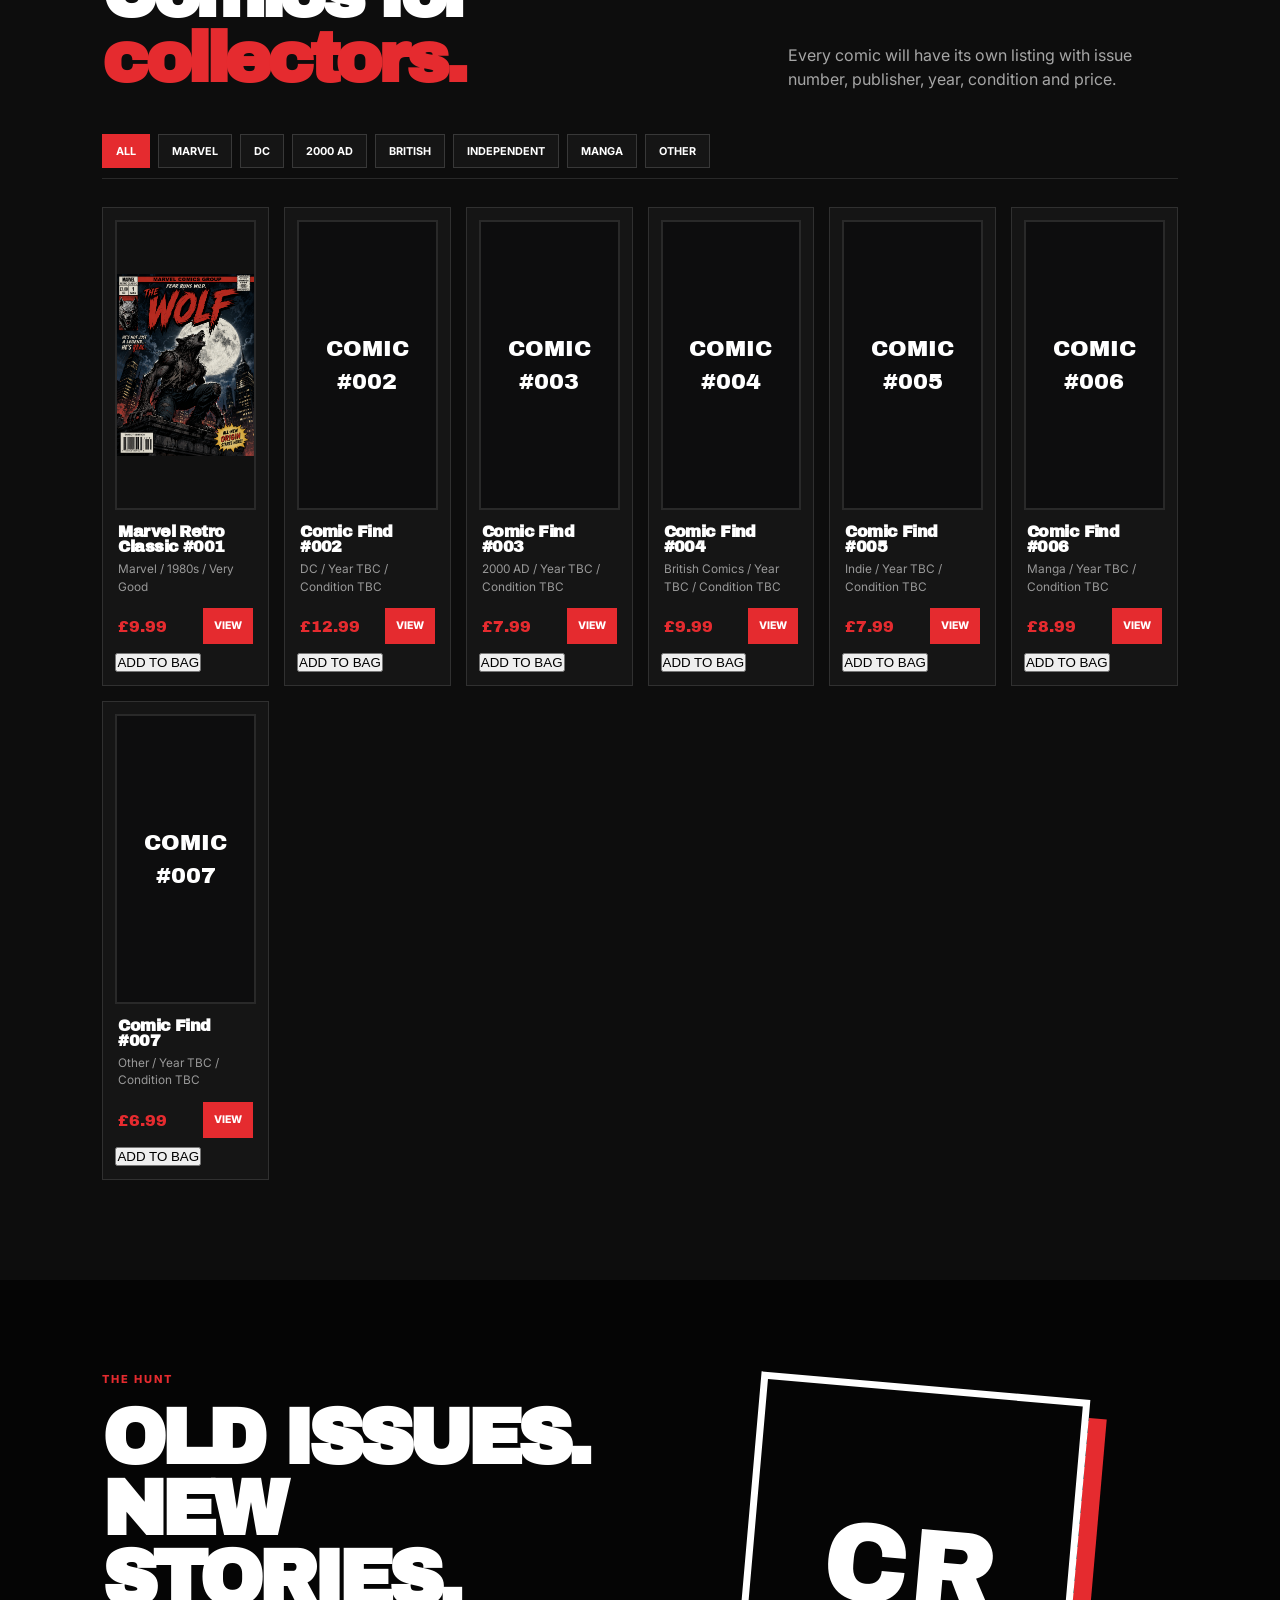
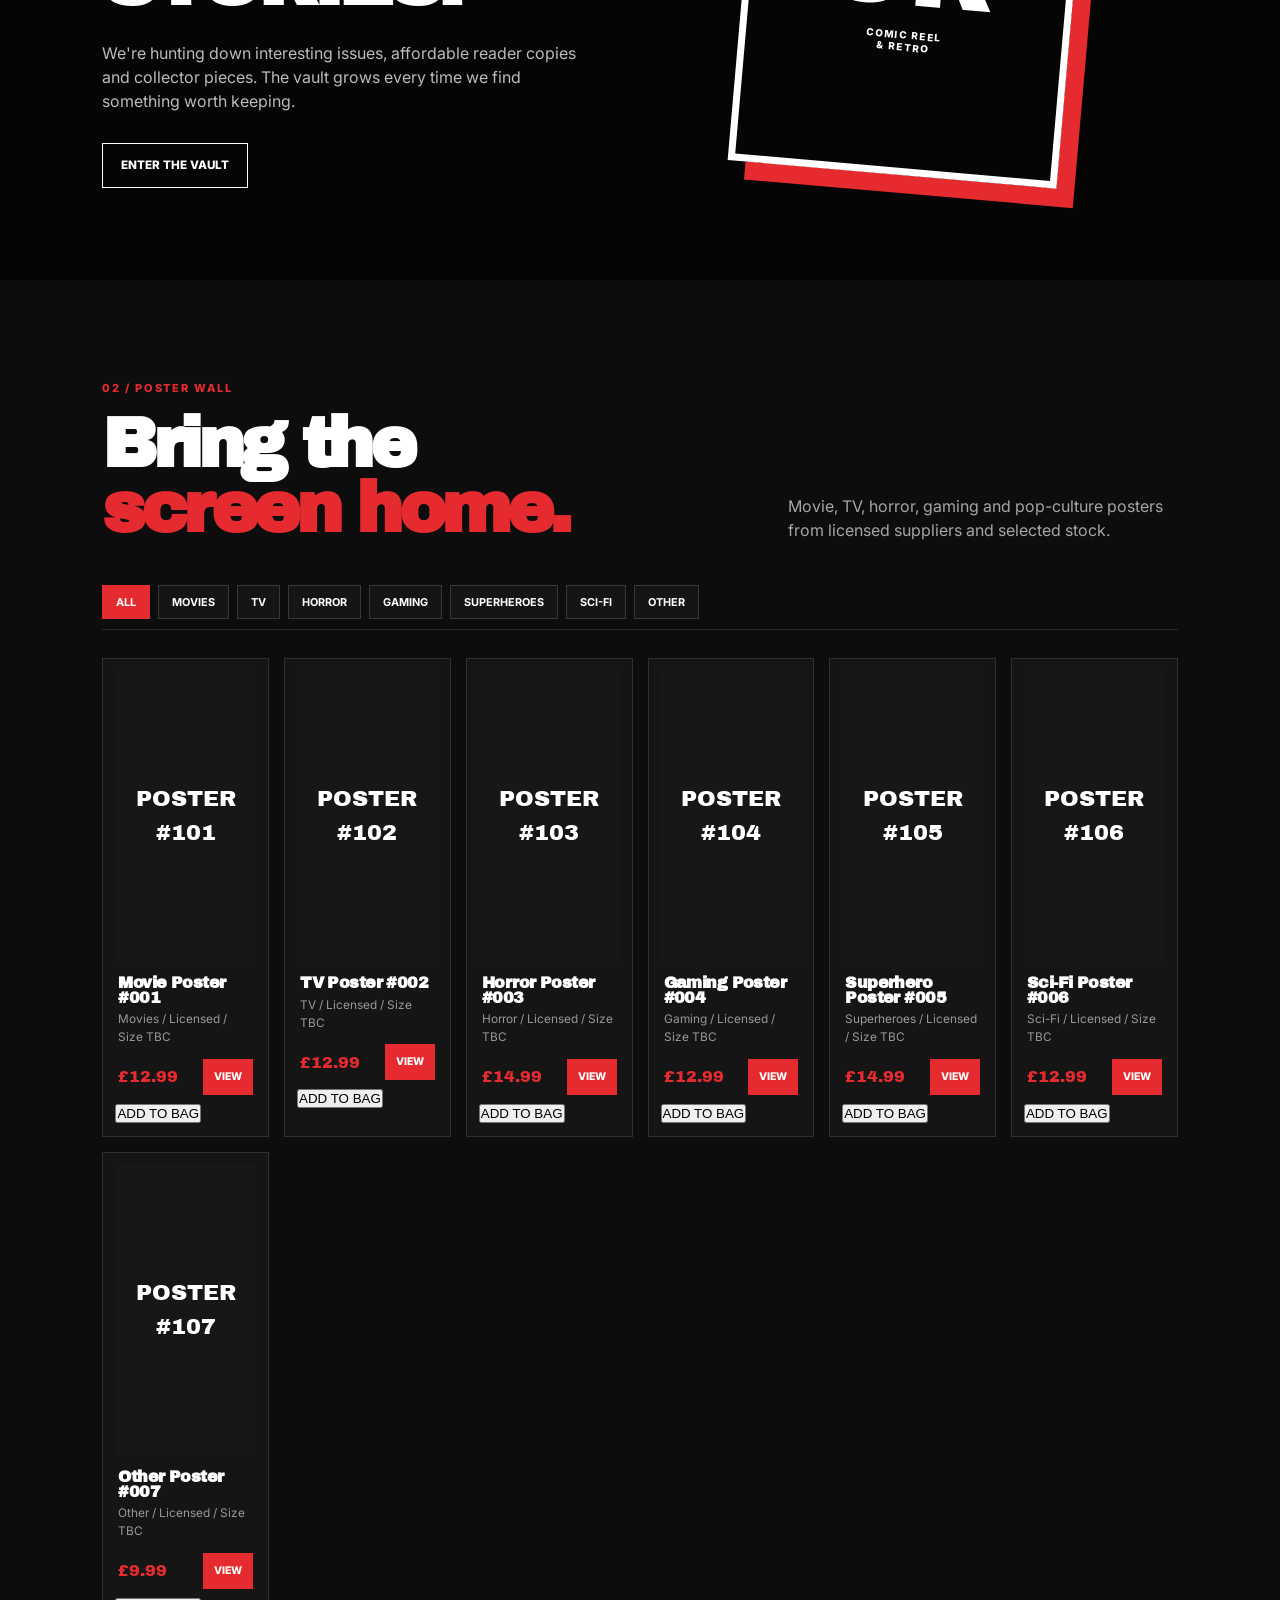
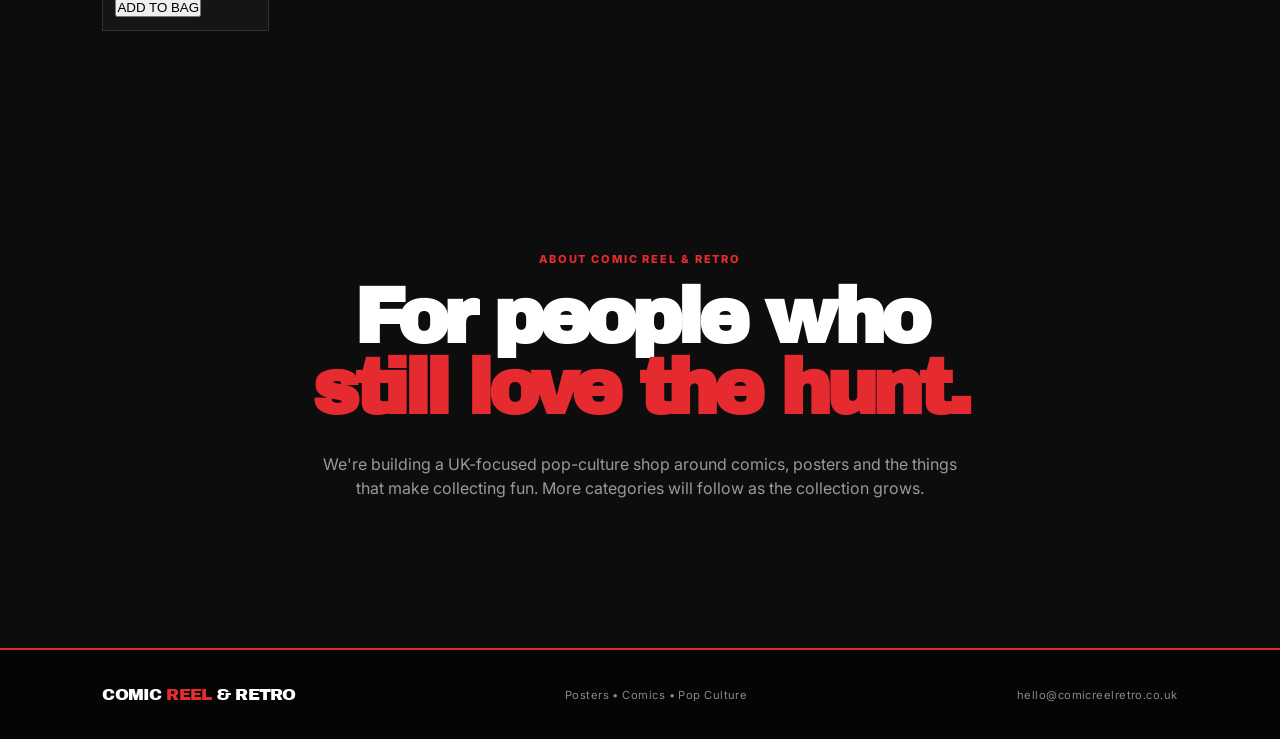
==== commit 856c232c: "Update header logo and enhance product grid layout with new styles" ====
--- a/index.html
+++ b/index.html
@@ -9,8 +9,9 @@
 </head>
 <body>
 <header class="header">
-  <a href="#home" class="logo">COMIC <span>REEL</span> & RETRO</a>
-  <nav>
+<a href="#home" class="logo">
+    <img src="images/logo.png" alt="Comic Reel Retro">
+</a>  <nav>
     <a href="#comics">Comics</a>
     <a href="#posters">Posters</a>
     <a href="#about">About</a>
--- a/style.css
+++ b/style.css
@@ -1,45 +1,1125 @@
 @import url('https://fonts.googleapis.com/css2?family=Archivo+Black&family=Inter:wght@400;500;600;700;800&display=swap');
-:root{--black:#101010;--paper:#f1ede5;--white:#fffaf1;--red:#d84b2f;--gold:#cda33b;--muted:#746f68;--line:#d4cec4}
-*{box-sizing:border-box;margin:0;padding:0}html{scroll-behavior:smooth}body{font-family:Inter,Arial,sans-serif;background:var(--paper);color:var(--black);line-height:1.5}a{text-decoration:none;color:inherit}
-.header{height:76px;position:sticky;top:0;z-index:20;background:var(--white);border-bottom:1px solid var(--line);display:flex;align-items:center;justify-content:space-between;padding:0 6vw}.logo{font:1.05rem 'Archivo Black',Impact,sans-serif;letter-spacing:-.05em}.logo span{color:var(--red)}nav{display:flex;gap:30px;text-transform:uppercase;font-size:.76rem;font-weight:800}nav a:hover{color:var(--red)}
-.cart-button{border:0;background:var(--black);color:#fff;padding:12px 16px;font-weight:800;text-transform:uppercase;font-size:.72rem;cursor:pointer}.cart-button span{color:#f2c45d;margin-left:7px}
-.hero{min-height:670px;background:var(--white);padding:90px 8vw;display:grid;grid-template-columns:1.1fr .9fr;gap:50px;align-items:center}.eyebrow{font-size:.69rem;letter-spacing:.17em;font-weight:800;color:var(--red);margin-bottom:16px}h1,h2,h3{font-family:'Archivo Black',Impact,sans-serif;line-height:.92;letter-spacing:-.065em}h1{font-size:clamp(4rem,8vw,8.5rem)}h1 em,h2 em{font-style:normal;color:var(--red)}.hero-copy>p:not(.eyebrow){font-size:1.05rem;color:var(--muted);max-width:590px;margin:27px 0 30px}.hero-buttons{display:flex;gap:10px;flex-wrap:wrap}.btn{display:inline-flex;border:1px solid var(--black);padding:13px 18px;text-transform:uppercase;font-weight:800;font-size:.73rem;cursor:pointer}.btn.dark{background:var(--black);color:#fff}.btn.light{background:#fff;color:var(--black)}
-.hero-display{height:470px;position:relative}.display-poster,.display-comic{position:absolute;padding:24px;display:flex;flex-direction:column;justify-content:space-between;font-family:'Archivo Black';box-shadow:12px 12px 0 var(--red)}.display-poster{height:390px;width:270px;right:18%;top:15px;background:#314e5b;color:#fff;transform:rotate(-6deg)}.display-poster strong{font-size:3rem;line-height:.85}.display-poster small,.display-poster span,.display-comic small,.display-comic span{font:800 .6rem Inter;letter-spacing:.13em}.display-comic{height:320px;width:215px;right:0;bottom:0;background:var(--gold);color:var(--black);transform:rotate(8deg);box-shadow:10px 10px 0 var(--black)}.display-comic strong{font-size:4rem}
-.intro-strip{display:grid;grid-template-columns:1fr 1fr 1fr;background:var(--red);color:#fff;border-block:1px solid #111}.intro-strip div{padding:20px 8vw;font:1rem 'Archivo Black';border-right:1px solid rgba(255,255,255,.3)}.intro-strip b{font:800 .6rem Inter;opacity:.6;margin-right:14px}
-.section{padding:100px 8vw}.section-head{display:flex;justify-content:space-between;gap:30px;align-items:end;margin-bottom:45px}.section-head h2{font-size:clamp(3rem,5.5vw,5.5rem)}.section-head>p{max-width:390px;color:var(--muted)}
-.products{display:grid;grid-template-columns:repeat(4,1fr);gap:15px}.product{background:var(--white);border:1px solid var(--line);padding:12px;transition:transform .2s,box-shadow .2s}.product:hover{transform:translateY(-5px);box-shadow:8px 8px 0 var(--line)}.product-image{height:290px;display:flex;align-items:center;justify-content:center;text-align:center;font-family:'Archivo Black';font-size:1.4rem}.comic-image{background:#292d33;color:#fff}.poster-image{background:#d7d1c7;color:#615b54}.product-info{padding:15px 3px 5px}.product-info h3{font-size:1rem;letter-spacing:-.035em}.product-info p{font-size:.74rem;color:var(--muted);margin:6px 0 12px}.price-row{display:flex;justify-content:space-between;align-items:center}.price{font:1rem 'Archivo Black'}.add{border:1px solid var(--black);background:var(--black);color:#fff;padding:9px 10px;font-size:.66rem;font-weight:800;cursor:pointer}
-.feature{background:var(--black);color:#fff;min-height:600px;padding:90px 8vw;display:grid;grid-template-columns:1fr 1fr;align-items:center}.feature h2{font-size:clamp(3.5rem,6vw,6.5rem)}.feature>div:first-child>p:not(.eyebrow){color:#bbb;max-width:500px;margin:25px 0 30px}.vault-box{justify-self:center;border:7px solid #fff;width:330px;height:390px;display:flex;flex-direction:column;align-items:center;justify-content:center;font:7rem 'Archivo Black';transform:rotate(5deg);box-shadow:18px 18px 0 var(--red)}.vault-box small{font:800 .62rem Inter;letter-spacing:.15em;text-align:center}
-.about{text-align:center;padding:120px 8vw;max-width:1000px;margin:auto}.about h2{font-size:clamp(3rem,6vw,6rem)}.about>p:last-child{color:var(--muted);max-width:650px;margin:28px auto}
-footer{background:var(--black);color:#fff;padding:35px 8vw;display:flex;justify-content:space-between;gap:20px;align-items:center;font-size:.7rem;letter-spacing:.04em}footer p{color:#aaa}
-.overlay{display:none;position:fixed;inset:0;background:rgba(0,0,0,.5);z-index:30}.overlay.open{display:block}.cart-panel{position:fixed;right:-430px;top:0;width:min(430px,100%);height:100vh;background:var(--white);z-index:40;padding:25px;display:flex;flex-direction:column;transition:right .25s}.cart-panel.open{right:0}.cart-top{display:flex;justify-content:space-between;border-bottom:1px solid var(--line);padding-bottom:20px}.cart-top h3{font-size:1.5rem}.cart-top button{border:0;background:none;font-size:2rem;cursor:pointer}.cart-bottom{margin-top:auto;border-top:1px solid var(--line);padding-top:20px}.cart-bottom>div{display:flex;justify-content:space-between;margin-bottom:15px}.cart-bottom strong{font-family:'Archivo Black'}.cart-bottom .btn{width:100%;justify-content:center}.tiny{font-size:.65rem;color:var(--muted);margin-top:10px}.cart-item{display:flex;justify-content:space-between;gap:15px;padding:15px 0;border-bottom:1px solid var(--line)}.cart-item h4{font-size:.8rem}.cart-item button{border:0;background:none;text-decoration:underline;cursor:pointer;font-size:.65rem}.empty{color:var(--muted);font-size:.8rem;padding:25px 0}
-@media(max-width:850px){nav{display:none}.hero{grid-template-columns:1fr;padding:65px 6vw}.hero-display{height:390px}.intro-strip{grid-template-columns:1fr}.intro-strip div{padding:17px 6vw}.section,.feature{padding:75px 6vw}.section-head{display:block}.section-head>p{margin-top:15px}.products{grid-template-columns:repeat(2,1fr)}.feature{grid-template-columns:1fr}.vault-box{margin-top:60px}}
-@media(max-width:520px){h1{font-size:3.8rem}.hero-display{transform:scale(.8);transform-origin:center}.products{grid-template-columns:1fr}.product-image{height:320px}footer{display:block}footer p{margin-top:8px}}
-.category-tabs{display:flex;flex-wrap:wrap;gap:8px;margin:-12px 0 28px}.category-tabs button{border:1px solid #111;background:#fff;padding:9px 13px;font:700 .68rem Inter,Arial,sans-serif;text-transform:uppercase;cursor:pointer}.category-tabs button:hover,.category-tabs button.active{background:#111;color:#fff}@media(max-width:520px){.category-tabs{gap:6px}.category-tabs button{font-size:.62rem;padding:8px 10px}}
-.shop-search{background:#fffdf8;border-bottom:1px solid #ddd7cc;padding:18px 8%;position:relative;z-index:2}
-.shop-search label{display:block;font-size:.68rem;font-weight:800;text-transform:uppercase;letter-spacing:.08em;margin-bottom:7px}
-.search-box{display:flex;max-width:900px;border:2px solid #111;background:#fff}
-.search-box input{width:100%;border:0;outline:0;padding:13px 14px;font:500 .9rem Inter,Arial,sans-serif;background:transparent}
-.search-box button{border:0;border-left:1px solid #ddd7cc;background:#f5f2eb;padding:0 15px;font:700 .68rem Inter,Arial,sans-serif;text-transform:uppercase;cursor:pointer}
-.search-box button:hover{background:#111;color:#fff}
-.search-status{font-size:.7rem;color:#77716a;margin-top:7px;min-height:1em}
-.arrivals{background:#f5f2eb}
-.arrivals-empty{border:2px dashed #bbb2a4;background:#fffdf8;padding:35px;text-align:center;color:#77716a;font-weight:600}
-.product[hidden]{display:none!important}
-@media(max-width:520px){.shop-search{padding:15px 6%}.search-box input{font-size:.8rem}.search-box button{padding:0 11px}}
-
-/* Polished shop search */
-.shop-search{background:#fffdf8;border-bottom:1px solid #ddd7cc;padding:12px 6%;position:relative;z-index:2}
-.search-inner{max-width:980px;margin:0 auto;display:flex;align-items:center;gap:10px;background:#f5f2eb;border:1px solid #cfc7ba;border-radius:999px;padding:0 16px;transition:border-color .15s,box-shadow .15s}
-.search-inner:focus-within{border-color:#111;box-shadow:0 0 0 3px rgba(17,17,17,.06)}
-.search-icon{font-size:1.45rem;line-height:1;color:#77716a;transform:rotate(-20deg);display:block}
-.search-inner input{width:100%;height:46px;border:0;outline:0;background:transparent;color:#111;font:500 .88rem Inter,Arial,sans-serif}
-.search-inner input::placeholder{color:#77716a}
-.search-clear{width:28px;height:28px;border:0;border-radius:50%;background:#ddd7cc;color:#111;font-size:1.15rem;line-height:1;cursor:pointer;flex:0 0 auto}
-.search-clear:hover{background:#111;color:#fff}
-.search-status{text-align:center;font-size:.68rem;color:#77716a;margin:5px 0 0;min-height:1em}
-@media(max-width:520px){
-.shop-search{padding:10px 5%}
-.search-inner{padding:0 13px}
-.search-inner input{height:42px;font-size:.8rem}
-.search-icon{font-size:1.3rem}
-}
+
+/* =========================================================
+   1. VARIABLES & RESET
+   ========================================================= */
+
+:root {
+  --black: #080808;
+  --paper: #0d0d0d;
+  --white: #f5f5f5;
+  --red: #e52b2f;
+  --gold: #f0b90b;
+  --muted: #a6a6a6;
+  --line: #292929;
+}
+
+* {
+  box-sizing: border-box;
+  margin: 0;
+  padding: 0;
+}
+
+html {
+  scroll-behavior: smooth;
+}
+
+body {
+  font-family: Inter, Arial, sans-serif;
+  background: var(--paper);
+  color: var(--black);
+  line-height: 1.5;
+}
+
+a {
+  text-decoration: none;
+  color: inherit;
+}
+
+
+/* =========================================================
+   2. HEADER & NAVIGATION
+   ========================================================= */
+
+.header {
+  height: 76px;
+  position: sticky;
+  top: 0;
+  z-index: 20;
+  background: var(--white);
+  border-bottom: 1px solid var(--line);
+  display: flex;
+  align-items: center;
+  justify-content: space-between;
+  padding: 0 6vw;
+}
+
+.logo {
+  font: 1.05rem 'Archivo Black', Impact, sans-serif;
+  letter-spacing: -0.05em;
+}
+
+.logo span {
+  color: var(--red);
+}
+
+nav {
+  display: flex;
+  gap: 30px;
+  text-transform: uppercase;
+  font-size: 0.76rem;
+  font-weight: 800;
+}
+
+nav a:hover {
+  color: var(--red);
+}
+
+.cart-button {
+  border: 0;
+  background: var(--black);
+  color: #fff;
+  padding: 12px 16px;
+  font-weight: 800;
+  text-transform: uppercase;
+  font-size: 0.72rem;
+  cursor: pointer;
+}
+
+.cart-button span {
+  color: #f2c45d;
+  margin-left: 7px;
+}
+
+
+/* =========================================================
+   3. SEARCH
+   ========================================================= */
+
+.shop-search {
+  background: #fffdf8;
+  border-bottom: 1px solid #ddd7cc;
+  padding: 8px 6%;
+  position: relative;
+  z-index: 2;
+}
+
+.search-inner {
+  max-width: 550px;
+  height: 38px;
+  margin: 0 auto;
+  display: flex;
+  align-items: center;
+  gap: 7px;
+  background: #f5f2eb;
+  border: 1px solid #cfc7ba;
+  border-radius: 999px;
+  padding: 0 12px;
+  transition: border-color 0.15s, box-shadow 0.15s;
+}
+
+.search-inner:focus-within {
+  border-color: #111;
+  box-shadow: 0 0 0 3px rgba(17, 17, 17, 0.06);
+}
+
+.search-icon {
+  font-size: 1.15rem;
+  line-height: 1;
+  color: #77716a;
+  transform: rotate(-20deg);
+  display: block;
+}
+
+.search-inner input {
+  width: 100%;
+  height: 34px;
+  border: 0;
+  outline: 0;
+  background: transparent;
+  color: #111;
+  font: 400 0.78rem Inter, Arial, sans-serif;
+}
+
+.search-inner input::placeholder {
+  color: #77716a;
+}
+
+.search-clear {
+  width: 24px;
+  height: 24px;
+  border: 0;
+  border-radius: 50%;
+  background: #ddd7cc;
+  color: #111;
+  font-size: 1rem;
+  line-height: 1;
+  cursor: pointer;
+  flex: 0 0 auto;
+}
+
+.search-clear:hover {
+  background: #111;
+  color: #fff;
+}
+
+.search-status {
+  text-align: center;
+  font-size: 0.68rem;
+  color: #77716a;
+  margin: 5px 0 0;
+  min-height: 1em;
+}
+
+
+/* =========================================================
+   4. HERO
+   ========================================================= */
+
+.hero {
+  min-height: 670px;
+  background: var(--white);
+  padding: 90px 8vw;
+  display: grid;
+  grid-template-columns: 1.1fr 0.9fr;
+  gap: 50px;
+  align-items: center;
+}
+
+.eyebrow {
+  font-size: 0.69rem;
+  letter-spacing: 0.17em;
+  font-weight: 800;
+  color: var(--red);
+  margin-bottom: 16px;
+}
+
+h1,
+h2,
+h3 {
+  font-family: 'Archivo Black', Impact, sans-serif;
+  line-height: 0.92;
+  letter-spacing: -0.065em;
+}
+
+h1 {
+  font-size: clamp(4rem, 8vw, 8.5rem);
+}
+
+h1 em,
+h2 em {
+  font-style: normal;
+  color: var(--red);
+}
+
+.hero-copy > p:not(.eyebrow) {
+  font-size: 1.05rem;
+  color: var(--muted);
+  max-width: 590px;
+  margin: 27px 0 30px;
+}
+
+.hero-buttons {
+  display: flex;
+  gap: 10px;
+  flex-wrap: wrap;
+}
+
+.btn {
+  display: inline-flex;
+  border: 1px solid var(--black);
+  padding: 13px 18px;
+  text-transform: uppercase;
+  font-weight: 800;
+  font-size: 0.73rem;
+  cursor: pointer;
+}
+
+.btn.dark {
+  background: var(--black);
+  color: #fff;
+}
+
+.btn.light {
+  background: #fff;
+  color: var(--black);
+}
+
+
+/* =========================================================
+   5. HERO DISPLAY
+   ========================================================= */
+
+.hero-display {
+  height: 470px;
+  position: relative;
+}
+
+.display-poster,
+.display-comic {
+  position: absolute;
+  padding: 24px;
+  display: flex;
+  flex-direction: column;
+  justify-content: space-between;
+  font-family: 'Archivo Black';
+}
+
+.display-poster {
+  height: 390px;
+  width: 270px;
+  right: 18%;
+  top: 15px;
+  background: #314e5b;
+  color: #fff;
+  transform: rotate(-6deg);
+  box-shadow: 12px 12px 0 var(--red);
+}
+
+.display-poster strong {
+  font-size: 3rem;
+  line-height: 0.85;
+}
+
+.display-comic {
+  height: 320px;
+  width: 215px;
+  right: 0;
+  bottom: 0;
+  background: var(--gold);
+  color: var(--black);
+  transform: rotate(8deg);
+  box-shadow: 10px 10px 0 var(--black);
+}
+
+.display-comic strong {
+  font-size: 4rem;
+}
+
+.display-poster small,
+.display-poster span,
+.display-comic small,
+.display-comic span {
+  font: 800 0.6rem Inter;
+  letter-spacing: 0.13em;
+}
+
+
+/* =========================================================
+   6. INTRO STRIP
+   ========================================================= */
+
+.intro-strip {
+  display: grid;
+  grid-template-columns: 1fr 1fr 1fr;
+  background: var(--red);
+  color: #fff;
+  border-block: 1px solid #111;
+}
+
+.intro-strip div {
+  padding: 20px 8vw;
+  font: 1rem 'Archivo Black';
+  border-right: 1px solid rgba(255, 255, 255, 0.3);
+}
+
+.intro-strip b {
+  font: 800 0.6rem Inter;
+  opacity: 0.6;
+  margin-right: 14px;
+}
+
+
+/* =========================================================
+   7. SECTIONS
+   ========================================================= */
+
+.section {
+  padding: 100px 8vw;
+}
+
+.section-head {
+  display: flex;
+  justify-content: space-between;
+  gap: 30px;
+  align-items: end;
+  margin-bottom: 45px;
+}
+
+.section-head h2 {
+  font-size: clamp(3rem, 5.5vw, 5.5rem);
+}
+
+.section-head > p {
+  max-width: 390px;
+  color: var(--muted);
+}
+
+
+/* =========================================================
+   8. CATEGORY FILTERS
+   ========================================================= */
+
+.category-tabs {
+  display: flex;
+  flex-wrap: wrap;
+  gap: 8px;
+  margin: -12px 0 28px;
+  position: sticky;
+  top: 70px;
+  z-index: 5;
+  background: #fffdf8;
+  padding: 10px 0;
+  border-bottom: 1px solid #ddd7cc;
+}
+
+.category-tabs button {
+  border: 1px solid #111;
+  background: #fff;
+  padding: 9px 13px;
+  font: 700 0.68rem Inter, Arial, sans-serif;
+  text-transform: uppercase;
+  cursor: pointer;
+}
+
+.category-tabs button:hover,
+.category-tabs button.active {
+  background: #111;
+  color: #fff;
+}
+
+
+/* =========================================================
+   9. PRODUCTS
+   ========================================================= */
+
+.products {
+  display: grid;
+  grid-template-columns: repeat(6, 1fr);
+  gap: 15px;
+}
+
+.product {
+  background: var(--white);
+  border: 1px solid var(--line);
+  padding: 12px;
+  transition: transform 0.2s, box-shadow 0.2s;
+}
+
+.product:hover {
+  transform: translateY(-5px);
+  box-shadow: 8px 8px 0 var(--line);
+}
+
+.product[hidden] {
+  display: none !important;
+}
+
+.product-image {
+  height: 290px;
+  display: flex;
+  align-items: center;
+  justify-content: center;
+  text-align: center;
+  font-family: 'Archivo Black';
+  font-size: 1.4rem;
+}
+
+.comic-image {
+  background: #292d33;
+  color: #fff;
+}
+
+.poster-image {
+  background: #d7d1c7;
+  color: #615b54;
+}
+
+.product-info {
+  padding: 15px 3px 5px;
+}
+
+.product-info h3 {
+  font-size: 1rem;
+  letter-spacing: -0.035em;
+}
+
+.product-info p {
+  font-size: 0.74rem;
+  color: var(--muted);
+  margin: 6px 0 12px;
+}
+
+.price-row {
+  display: flex;
+  justify-content: space-between;
+  align-items: center;
+}
+
+.price {
+  font: 1rem 'Archivo Black';
+}
+
+.add {
+  border: 1px solid var(--black);
+  background: var(--black);
+  color: #fff;
+  padding: 9px 10px;
+  font-size: 0.66rem;
+  font-weight: 800;
+  cursor: pointer;
+}
+
+
+/* =========================================================
+   10. NEW ARRIVALS
+   ========================================================= */
+
+.arrivals {
+  background: #f5f2eb;
+}
+
+.arrivals-empty {
+  border: 2px dashed #bbb2a4;
+  background: #fffdf8;
+  padding: 35px;
+  text-align: center;
+  color: #77716a;
+  font-weight: 600;
+}
+
+
+/* =========================================================
+   11. FEATURE / VAULT
+   ========================================================= */
+
+.feature {
+  background: var(--black);
+  color: #fff;
+  min-height: 600px;
+  padding: 90px 8vw;
+  display: grid;
+  grid-template-columns: 1fr 1fr;
+  align-items: center;
+}
+
+.feature h2 {
+  font-size: clamp(3.5rem, 6vw, 6.5rem);
+}
+
+.feature > div:first-child > p:not(.eyebrow) {
+  color: #bbb;
+  max-width: 500px;
+  margin: 25px 0 30px;
+}
+
+.vault-box {
+  justify-self: center;
+  border: 7px solid #fff;
+  width: 330px;
+  height: 390px;
+  display: flex;
+  flex-direction: column;
+  align-items: center;
+  justify-content: center;
+  font: 7rem 'Archivo Black';
+  transform: rotate(5deg);
+  box-shadow: 18px 18px 0 var(--red);
+}
+
+.vault-box small {
+  font: 800 0.62rem Inter;
+  letter-spacing: 0.15em;
+  text-align: center;
+}
+
+
+/* =========================================================
+   12. ABOUT
+   ========================================================= */
+
+.about {
+  text-align: center;
+  padding: 120px 8vw;
+  max-width: 1000px;
+  margin: auto;
+}
+
+.about h2 {
+  font-size: clamp(3rem, 6vw, 6rem);
+}
+
+.about > p:last-child {
+  color: var(--muted);
+  max-width: 650px;
+  margin: 28px auto;
+}
+
+
+/* =========================================================
+   13. FOOTER
+   ========================================================= */
+
+footer {
+  background: var(--black);
+  color: #fff;
+  padding: 35px 8vw;
+  display: flex;
+  justify-content: space-between;
+  gap: 20px;
+  align-items: center;
+  font-size: 0.7rem;
+  letter-spacing: 0.04em;
+}
+
+footer p {
+  color: #aaa;
+}
+
+
+/* =========================================================
+   14. CART
+   ========================================================= */
+
+.overlay {
+  display: none;
+  position: fixed;
+  inset: 0;
+  background: rgba(0, 0, 0, 0.5);
+  z-index: 30;
+}
+
+.overlay.open {
+  display: block;
+}
+
+.cart-panel {
+  position: fixed;
+  right: -430px;
+  top: 0;
+  width: min(430px, 100%);
+  height: 100vh;
+  background: var(--white);
+  z-index: 40;
+  padding: 25px;
+  display: flex;
+  flex-direction: column;
+  transition: right 0.25s;
+}
+
+.cart-panel.open {
+  right: 0;
+}
+
+.cart-top {
+  display: flex;
+  justify-content: space-between;
+  border-bottom: 1px solid var(--line);
+  padding-bottom: 20px;
+}
+
+.cart-top h3 {
+  font-size: 1.5rem;
+}
+
+.cart-top button {
+  border: 0;
+  background: none;
+  font-size: 2rem;
+  cursor: pointer;
+}
+
+.cart-bottom {
+  margin-top: auto;
+  border-top: 1px solid var(--line);
+  padding-top: 20px;
+}
+
+.cart-bottom > div {
+  display: flex;
+  justify-content: space-between;
+  margin-bottom: 15px;
+}
+
+.cart-bottom strong {
+  font-family: 'Archivo Black';
+}
+
+.cart-bottom .btn {
+  width: 100%;
+  justify-content: center;
+}
+
+.tiny {
+  font-size: 0.65rem;
+  color: var(--muted);
+  margin-top: 10px;
+}
+
+.cart-item {
+  display: flex;
+  justify-content: space-between;
+  gap: 15px;
+  padding: 15px 0;
+  border-bottom: 1px solid var(--line);
+}
+
+.cart-item h4 {
+  font-size: 0.8rem;
+}
+
+.cart-item button {
+  border: 0;
+  background: none;
+  text-decoration: underline;
+  cursor: pointer;
+  font-size: 0.65rem;
+}
+
+.empty {
+  color: var(--muted);
+  font-size: 0.8rem;
+  padding: 25px 0;
+}
+
+
+/* =========================================================
+   15. TABLET
+   ========================================================= */
+
+@media (max-width: 850px) {
+  nav {
+    display: none;
+  }
+
+  .hero {
+    grid-template-columns: 1fr;
+    padding: 65px 6vw;
+  }
+
+  .hero-display {
+    height: 390px;
+  }
+
+  .intro-strip {
+    grid-template-columns: 1fr;
+  }
+
+  .intro-strip div {
+    padding: 17px 6vw;
+  }
+
+  .section,
+  .feature {
+    padding: 75px 6vw;
+  }
+
+  .section-head {
+    display: block;
+  }
+
+  .section-head > p {
+    margin-top: 15px;
+  }
+
+  .products {
+    grid-template-columns: repeat(2, 1fr);
+  }
+
+  .feature {
+    grid-template-columns: 1fr;
+  }
+
+  .vault-box {
+    margin-top: 60px;
+  }
+}
+
+
+/* =========================================================
+   16. MOBILE
+   ========================================================= */
+
+@media (max-width: 520px) {
+  h1 {
+    font-size: 3.8rem;
+  }
+
+  .hero-display {
+    transform: scale(0.8);
+    transform-origin: center;
+  }
+
+  .products {
+    grid-template-columns: 1fr;
+  }
+
+  .product-image {
+    height: 320px;
+  }
+
+  footer {
+    display: block;
+  }
+
+  footer p {
+    margin-top: 8px;
+  }
+
+  .category-tabs {
+    top: 64px;
+    overflow-x: auto;
+    flex-wrap: nowrap;
+    padding: 9px 0;
+    gap: 6px;
+  }
+
+  .category-tabs button {
+    flex: 0 0 auto;
+    font-size: 0.62rem;
+    padding: 8px 10px;
+  }
+
+  .shop-search {
+    padding: 7px 5%;
+  }
+
+  .search-inner {
+    height: 36px;
+    padding: 0 11px;
+  }
+
+  .search-inner input {
+    height: 32px;
+    font-size: 0.75rem;
+  }
+
+  .search-icon {
+    font-size: 1.1rem;
+  }
+}
+
+/* =========================================================
+   COMIC REEL & RETRO — BLACK / RED THEME
+========================================================= */
+
+body {
+  background: #0d0d0d;
+  color: #f5f5f5;
+}
+
+/* HEADER */
+
+.header {
+  background: #080808;
+  border-bottom: 2px solid #e52b2f;
+}
+
+.logo {
+  color: #ffffff;
+}
+
+.logo span {
+  color: #e52b2f;
+}
+
+nav a {
+  color: #ffffff;
+}
+
+nav a:hover {
+  color: #e52b2f;
+}
+
+.cart-button {
+  background: #e52b2f;
+  color: #ffffff;
+}
+
+.cart-button span {
+  color: #ffffff;
+}
+
+
+/* SEARCH */
+
+.shop-search {
+  background: #0d0d0d;
+  border-bottom: 1px solid #292929;
+}
+
+.search-inner {
+  background: #151515;
+  border: 1px solid #444;
+}
+
+.search-inner:focus-within {
+  border-color: #e52b2f;
+  box-shadow: 0 0 0 3px rgba(229, 43, 47, 0.15);
+}
+
+.search-inner input {
+  color: #ffffff;
+}
+
+.search-inner input::placeholder {
+  color: #888;
+}
+
+.search-icon {
+  color: #e52b2f;
+}
+
+
+/* HERO */
+
+.hero {
+  background: #0d0d0d;
+}
+
+.hero-copy > p:not(.eyebrow) {
+  color: #a6a6a6;
+}
+
+.eyebrow {
+  color: #e52b2f;
+}
+
+h1,
+h2,
+h3 {
+  color: #ffffff;
+}
+
+h1 em,
+h2 em {
+  color: #e52b2f;
+}
+
+
+/* BUTTONS */
+
+.btn {
+  border-color: #e52b2f;
+}
+
+.btn.dark {
+  background: #e52b2f;
+  border-color: #e52b2f;
+  color: #ffffff;
+}
+
+.btn.light {
+  background: transparent;
+  border-color: #ffffff;
+  color: #ffffff;
+}
+
+.btn.light:hover {
+  background: #ffffff;
+  color: #080808;
+}
+
+
+/* INTRO STRIP */
+
+.intro-strip {
+  background: #e52b2f;
+  border-color: #e52b2f;
+}
+
+
+/* SECTIONS */
+
+.section {
+  background: #0d0d0d;
+}
+
+.section-head > p {
+  color: #a6a6a6;
+}
+
+
+/* CATEGORY BUTTONS */
+
+.category-tabs {
+  background: #0d0d0d;
+  border-bottom: 1px solid #292929;
+}
+
+.category-tabs button {
+  background: #151515;
+  border: 1px solid #383838;
+  color: #ffffff;
+}
+
+.category-tabs button:hover,
+.category-tabs button.active {
+  background: #e52b2f;
+  border-color: #e52b2f;
+  color: #ffffff;
+}
+
+
+/* PRODUCTS */
+
+.products {
+  background: #0d0d0d;
+}
+
+.product {
+  background: #151515;
+  border: 1px solid #303030;
+}
+
+.product:hover {
+  box-shadow: 8px 8px 0 #e52b2f;
+}
+
+.comic-image {
+  background: #111111;
+  color: #ffffff;
+  border: 2px solid #292929;
+}
+
+.poster-image {
+  background: #171717;
+  color: #ffffff;
+}
+
+.product-info h3 {
+  color: #ffffff;
+}
+
+.product-info p {
+  color: #999999;
+}
+
+.price {
+  color: #e52b2f;
+}
+
+.add {
+  background: #e52b2f;
+  border-color: #e52b2f;
+  color: #ffffff;
+}
+
+.add:hover {
+  background: #ff3b40;
+}
+
+
+/* NEW ARRIVALS */
+
+.arrivals {
+  background: #111111;
+}
+
+.arrivals-empty {
+  background: #151515;
+  border-color: #444;
+  color: #999;
+}
+
+
+/* FEATURE */
+
+.feature {
+  background: #050505;
+}
+
+.vault-box {
+  border-color: #ffffff;
+  box-shadow: 18px 18px 0 #e52b2f;
+}
+
+
+/* ABOUT */
+
+.about {
+  background: #0d0d0d;
+}
+
+.about > p:last-child {
+  color: #999999;
+}
+
+
+/* FOOTER */
+
+footer {
+  background: #050505;
+  border-top: 2px solid #e52b2f;
+}
+
+footer p {
+  color: #888888;
+}
+
+
+/* CART */
+
+.cart-panel {
+  background: #111111;
+  color: #ffffff;
+}
+
+.cart-top {
+  border-color: #292929;
+}
+
+.cart-bottom {
+  border-color: #292929;
+}
+
+.cart-item {
+  border-color: #292929;
+}
+
+.cart-item h4 {
+  color: #ffffff;
+}
+
+.cart-item button {
+  color: #e52b2f;
+}
+
+.tiny,
+.empty {
+  color: #888888;
+}
+
+
+/* MOBILE */
+
+@media (max-width: 520px) {
+
+  .category-tabs {
+    background: #0d0d0d;
+  }
+
+}
+
+..product-image {
+  width: 100%;
+  aspect-ratio: 3 / 4;
+  height: auto;
+  display: flex;
+  align-items: center;
+  justify-content: center;
+  overflow: hidden;
+  background: #151515;
+}
+
+.product-image img {
+  width: 100%;
+  height: 100%;
+  object-fit: contain;
+  display: block;
+}
+
+.comic-image:not(:has(img)) {
+  background: #0d0d0e;
+  color: #ffffff;
+}
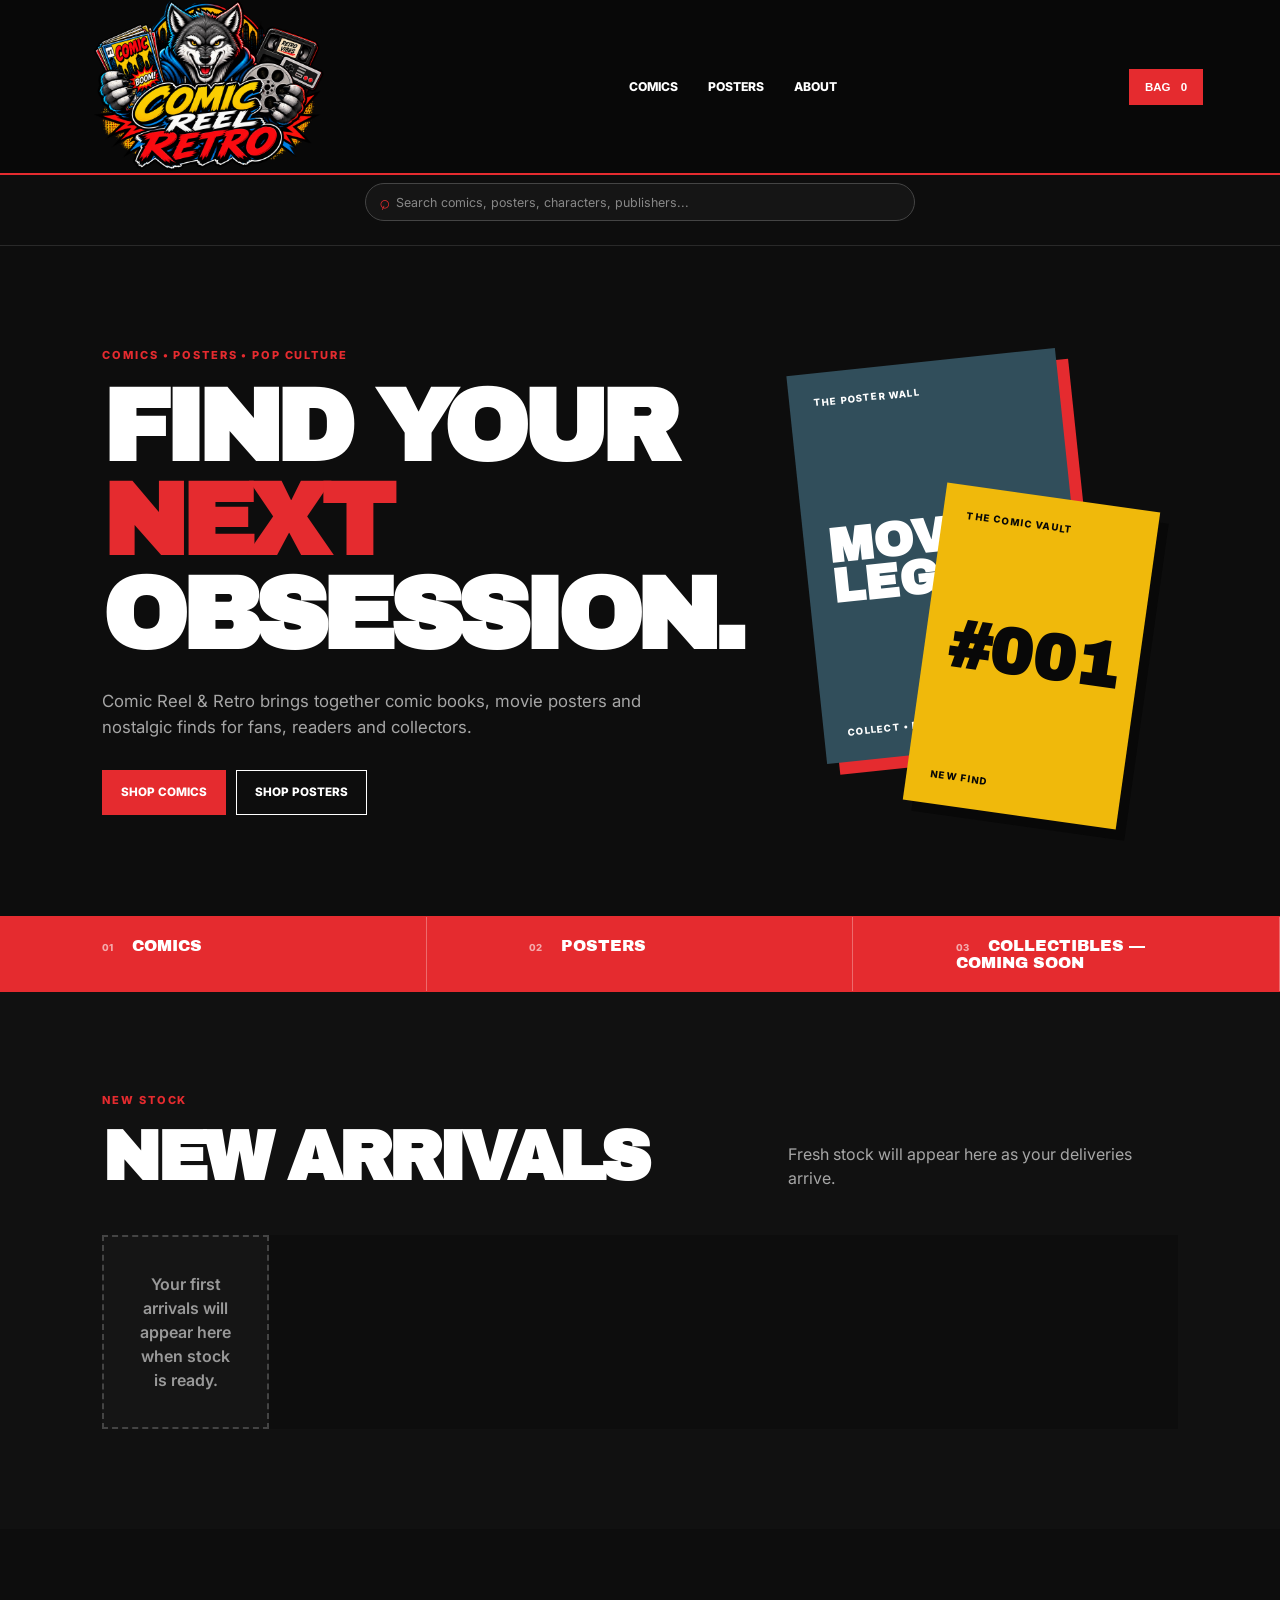
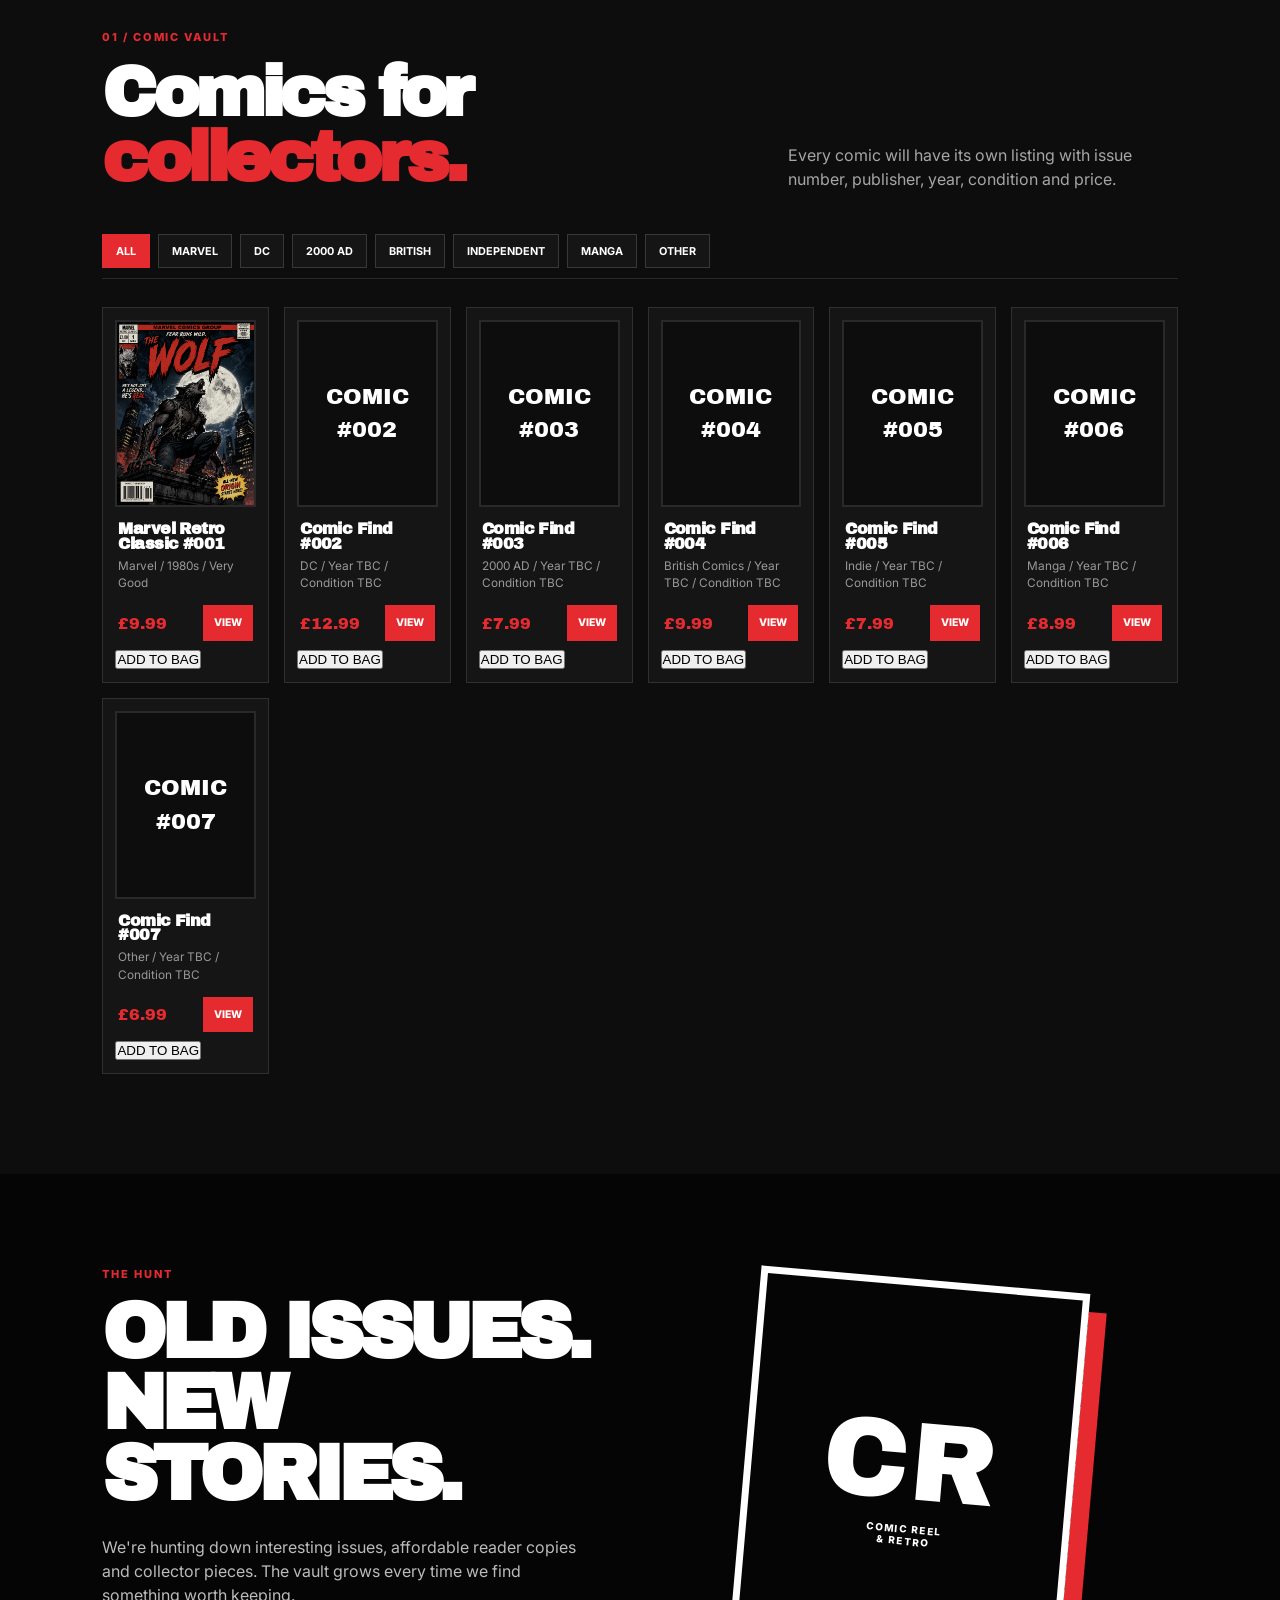
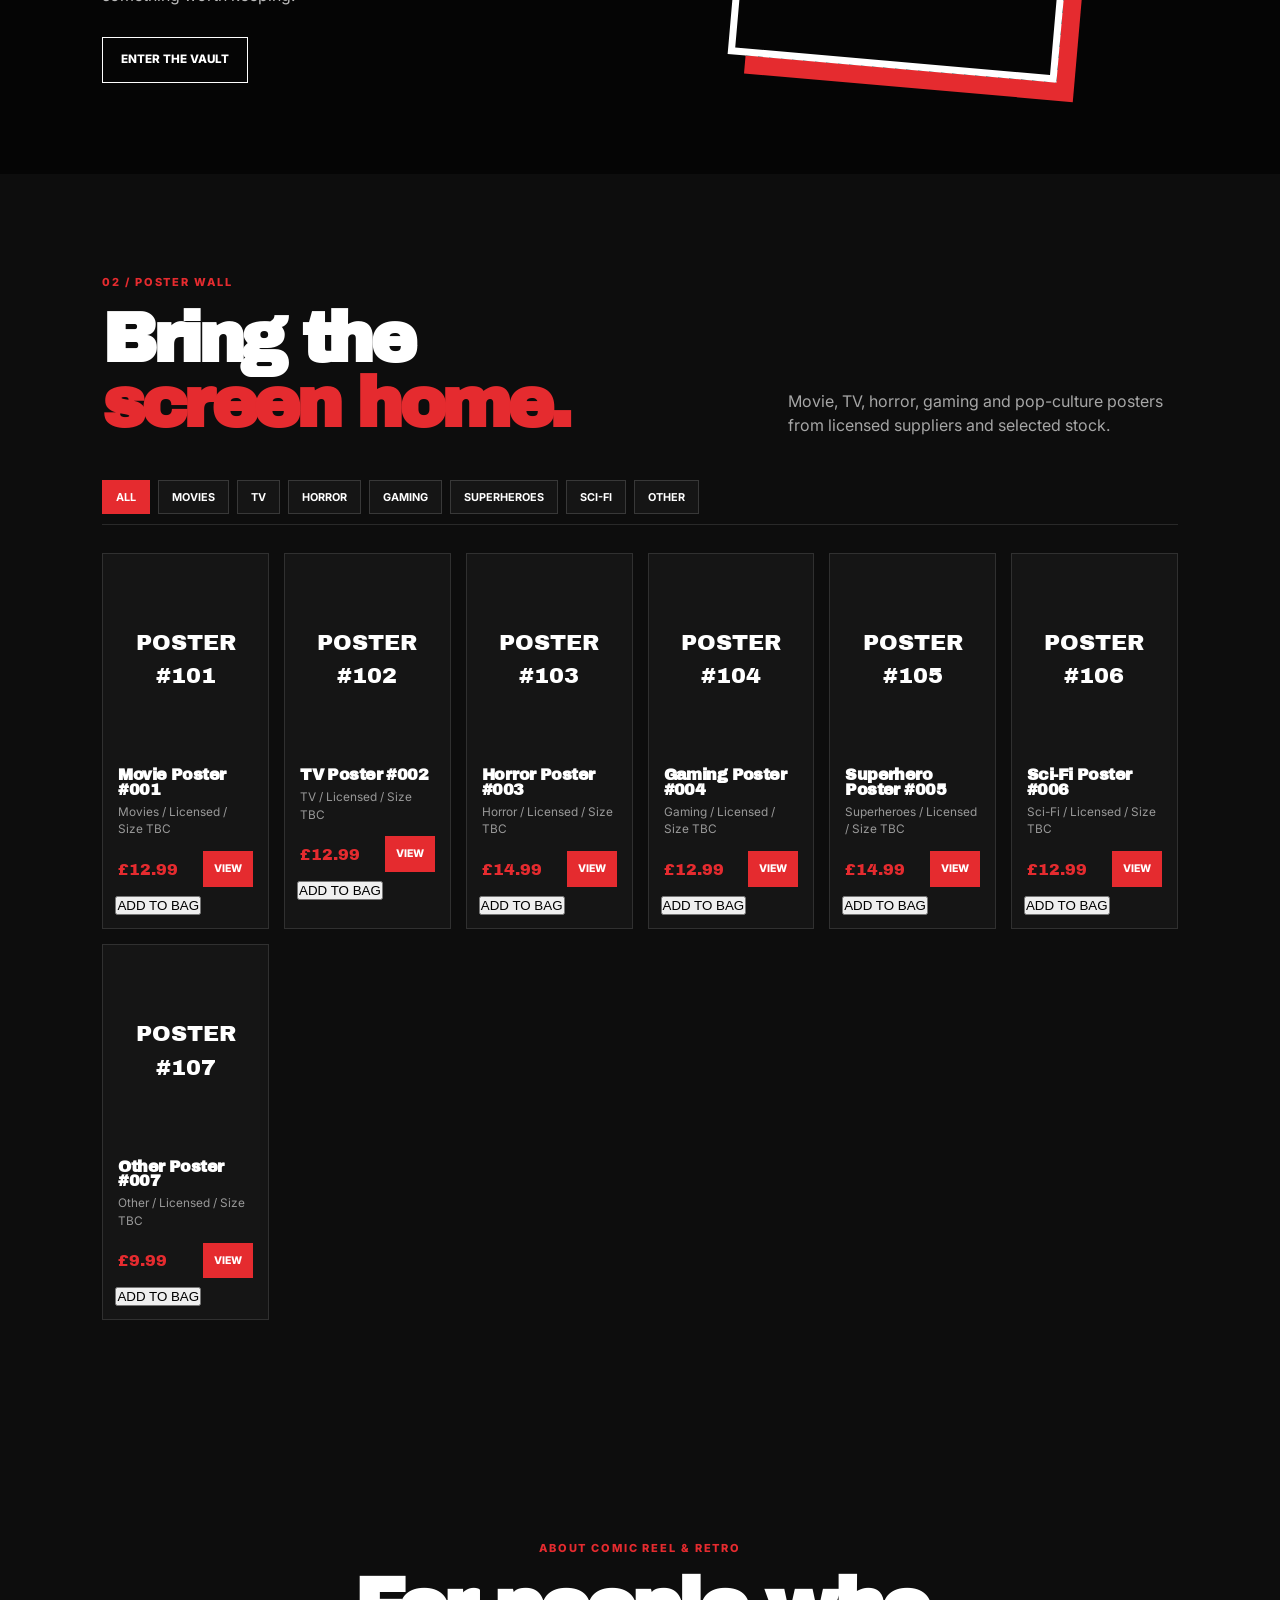
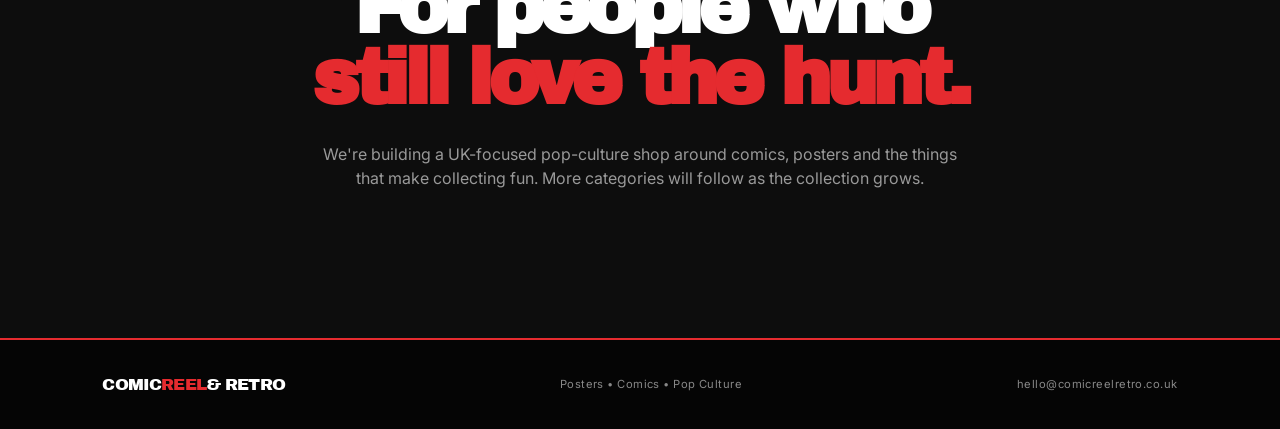
==== commit cc2c669a: "Update header logo and adjust CSS for improved layout and responsiveness" ====
--- a/index.html
+++ b/index.html
@@ -11,6 +11,7 @@
 <header class="header">
 <a href="#home" class="logo">
     <img src="images/logo.png" alt="Comic Reel Retro">
+    
 </a>  <nav>
     <a href="#comics">Comics</a>
     <a href="#posters">Posters</a>
--- a/style.css
+++ b/style.css
@@ -1093,15 +1093,22 @@
 
 /* MOBILE */
 
-@media (max-width: 520px) {
-
-  .category-tabs {
-    background: #0d0d0d;
-  }
-
-}
-
-..product-image {
+@media (max-width: 700px) {
+  .header {
+    min-height: 95px;
+  }
+
+  .header-inner {
+    min-height: 95px;
+    padding: 8px 15px;
+  }
+
+  .logo img {
+    width: 150px;
+  }
+}
+
+.product-image {
   width: 100%;
   aspect-ratio: 3 / 4;
   height: auto;
@@ -1123,3 +1130,48 @@
   background: #0d0d0e;
   color: #ffffff;
 }
+
+.logo {
+  display:flex;
+  align-items: center;
+  text-decoration: none;
+  padding: 0;
+}
+
+.logo img {
+  width: 140px;
+  height: auto;
+  display: block;
+}
+
+.logo {
+  display: flex;
+  align-items: center;
+  text-decoration: none;
+  padding: 0;
+}
+
+.header {
+  min-height: 120px;
+  height: auto;
+  overflow: visible;
+}
+
+.header-inner {
+  min-height: 120px;
+  padding: 10px 24px;
+  overflow: visible;
+}
+
+.logo {
+  display: flex;
+  align-items: center;
+  text-decoration: none;
+  overflow: visible;
+}
+
+.logo img {
+  width: 260px;
+  height: auto;
+  display: block;
+}
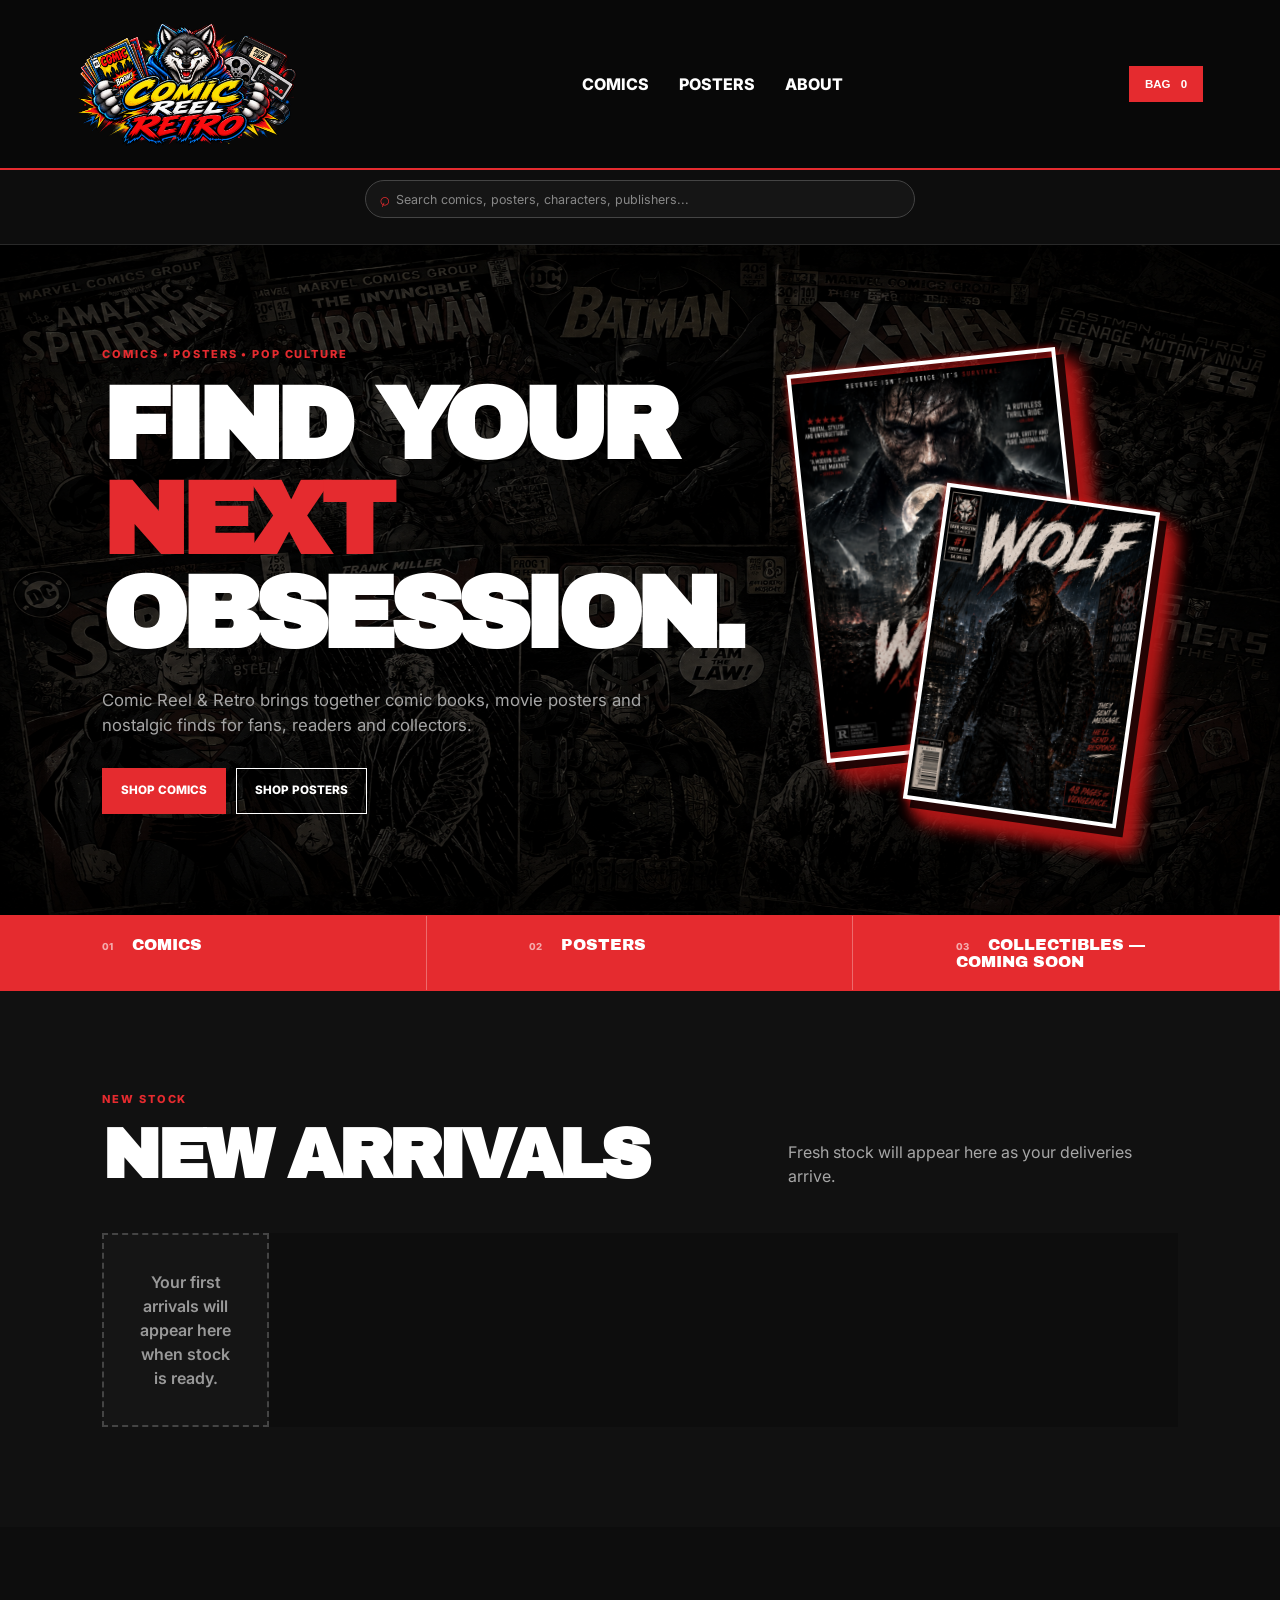
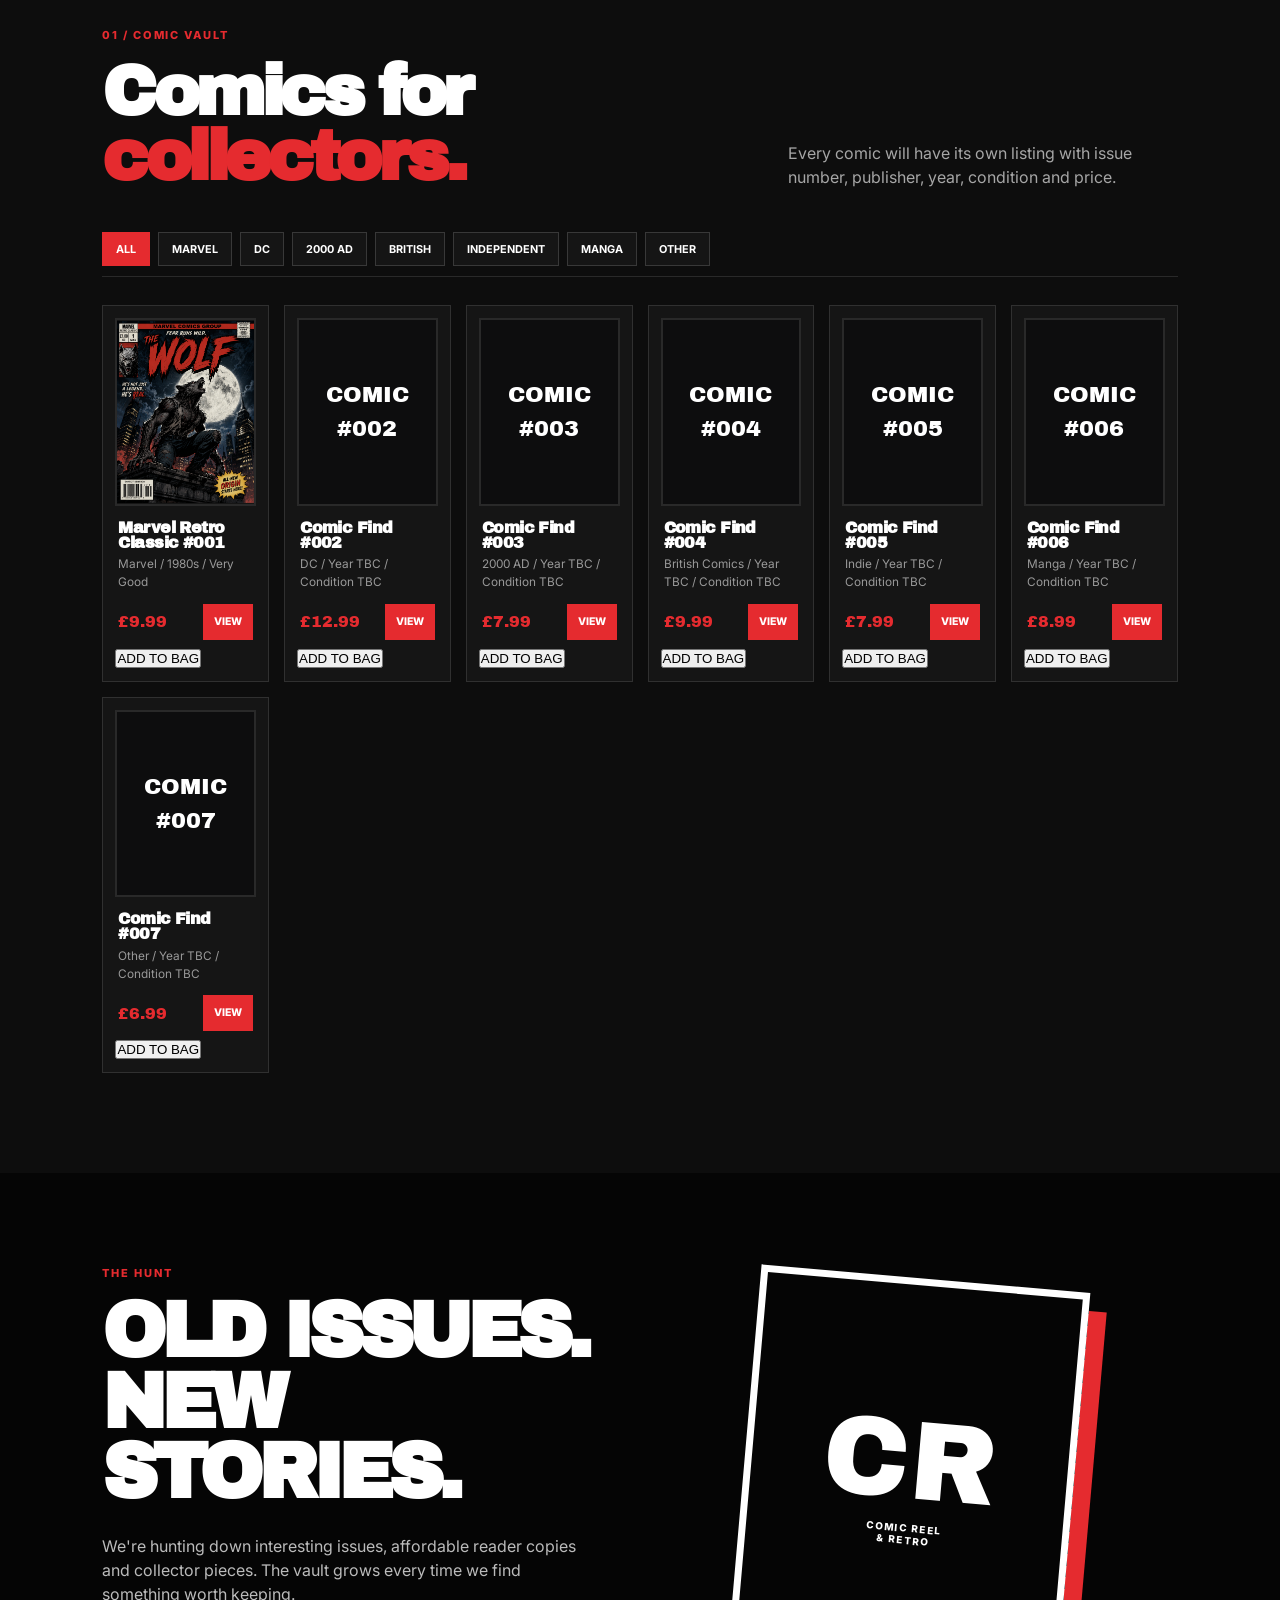
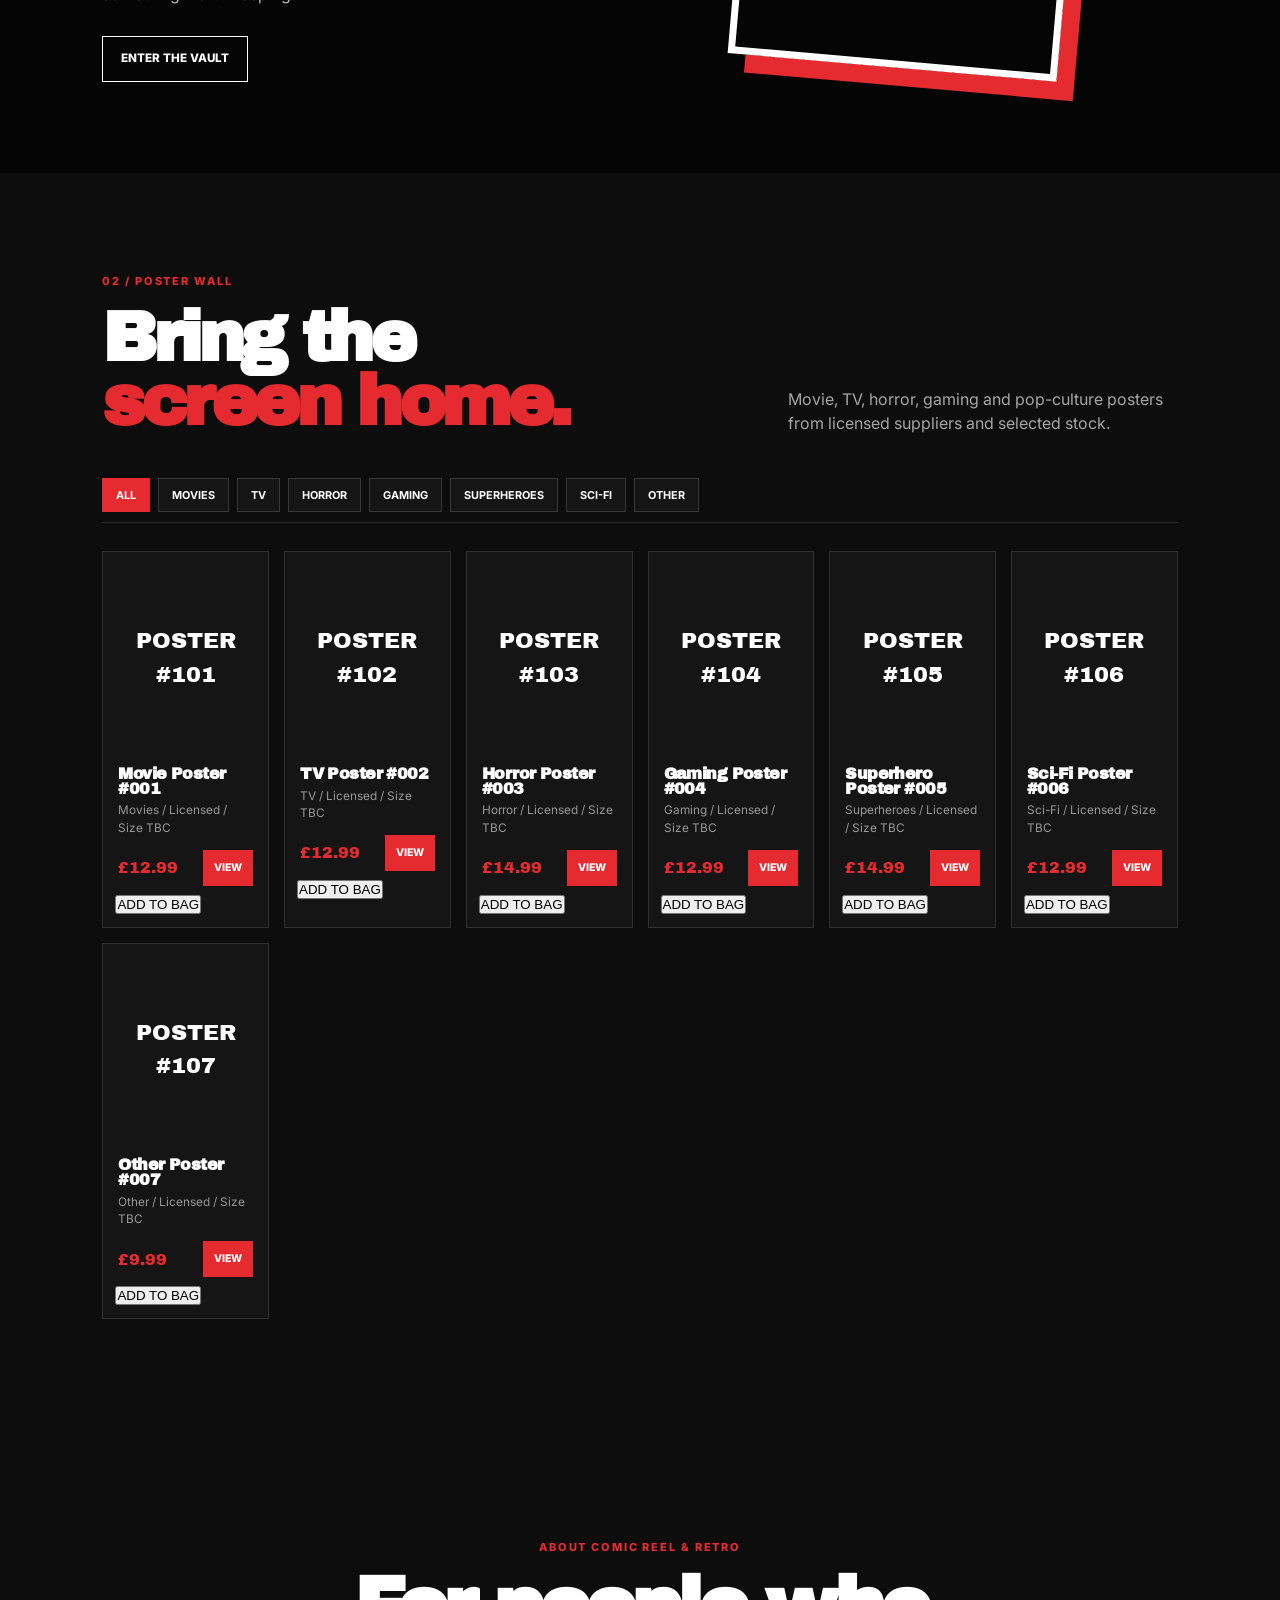
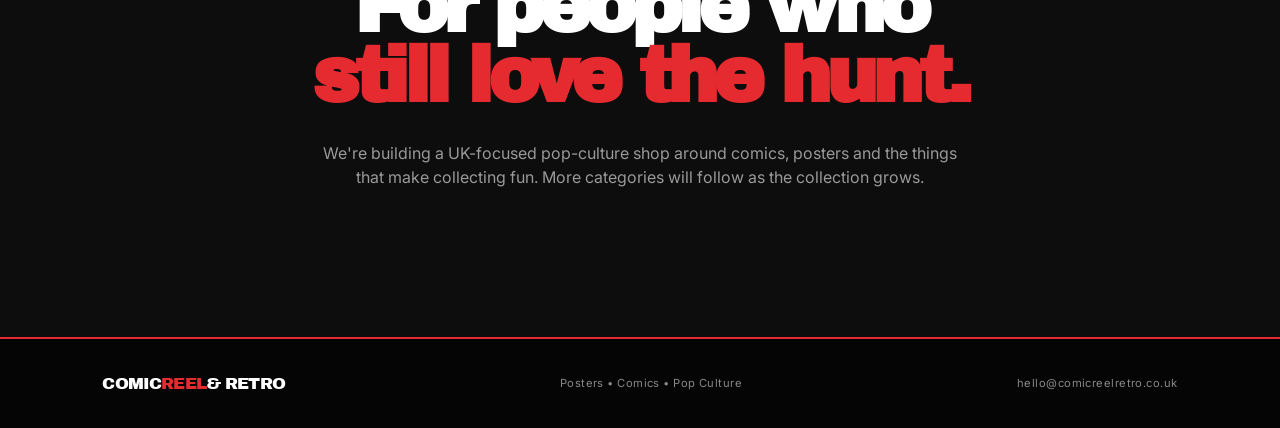
==== commit aefa5a6e: "Add new poster and comic images, update display styles for improved visuals" ====
--- a/index.html
+++ b/index.html
@@ -40,8 +40,14 @@
     </div>
   </div>
   <div class="hero-display">
-    <div class="display-poster"><small>THE POSTER WALL</small><strong>MOVIE<br>LEGENDS</strong><span>COLLECT • DISPLAY • REPEAT</span></div>
-    <div class="display-comic"><small>THE COMIC VAULT</small><strong>#001</strong><span>NEW FIND</span></div>
+   <div class="display-poster">
+    <img src="images/poster-wall.png" alt="Wolf: The Hunt Begins movie poster">
+
+</div>
+
+<div class="display-comic">
+  <img src="images/comic-vault.png" alt="Comic Reel & Retro featured comic">
+</div>
   </div>
 </section>
 
--- a/style.css
+++ b/style.css
@@ -67,7 +67,7 @@
   display: flex;
   gap: 30px;
   text-transform: uppercase;
-  font-size: 0.76rem;
+  font-size: 1rem;
   font-weight: 800;
 }
 
@@ -99,7 +99,7 @@
 .shop-search {
   background: #fffdf8;
   border-bottom: 1px solid #ddd7cc;
-  padding: 8px 6%;
+  padding: 10px 6%;
   position: relative;
   z-index: 2;
 }
@@ -1152,7 +1152,7 @@
 }
 
 .header {
-  min-height: 120px;
+  min-height: 170px;
   height: auto;
   overflow: visible;
 }
@@ -1171,7 +1171,122 @@
 }
 
 .logo img {
-  width: 260px;
+  width: 220px;
   height: auto;
   display: block;
 }
+
+/* =========================================================
+   HERO COMIC BACKGROUND
+   ========================================================= */
+
+.hero {
+  position: relative;
+  background-image:
+    linear-gradient(rgba(0, 0, 0, 0.82), rgba(0, 0, 0, 0.82)),
+    url("hero-comics.png");
+  background-size: cover;
+  background-position: center;
+  background-repeat: no-repeat;
+}
+
+.hero > * {
+  position: relative;
+  z-index: 1;
+}
+
+.hero {
+    position: relative !important;
+    background-image: url("images/hero-comics.png") !important;
+    background-size: 100% 100% !important;
+    background-position: center !important;
+    background-repeat: no-repeat !important;
+}
+
+.display-poster {
+  background:
+    linear-gradient(rgba(0,0,0,.25), rgba(0,0,0,.55)),
+    linear-gradient(135deg, #263f4d, #111);
+  border: 3px solid #fff;
+}
+
+.display-poster strong {
+  font-size: 2.7rem;
+  line-height: .82;
+  text-transform: uppercase;
+}
+
+.display-comic {
+  background:
+    radial-gradient(circle at 30% 20%, #fff176 0 3%, transparent 4%),
+    #e52b2f;
+  border: 3px solid #fff;
+}
+
+.display-comic strong {
+  font-size: 4rem;
+  color: #fff;
+  text-shadow: 5px 5px 0 #080808;
+}
+
+.display-comic span {
+  color: #fff;
+}
+
+.display-comic {
+  padding: 5px;
+}
+
+.display-comic img {
+  width: 100%;
+  height: 285px;
+  object-fit: contain;
+  display: block;
+}
+
+.display-comic {
+  background: transparent !important;
+  border: none !important;
+  padding: 0 !important;
+  box-shadow: none !important;
+  height: auto !important;
+}
+
+.display-comic img {
+  width: 215px;
+  height: auto;
+  display: block;
+  object-fit: contain;
+  border: 4px solid #fff;
+  box-shadow: 8px 8px 0 rgba(0, 0, 0, 0.8);
+}
+
+.display-poster {
+  background: transparent !important;
+  border: none !important;
+  padding: 0 !important;
+  box-shadow: none !important;
+  height: 390px;
+  width: 270px;
+}
+
+.display-poster img {
+  width: 100%;
+  height: 100%;
+  object-fit: contain;
+  display: block;
+  border: 4px solid #fff;
+  box-shadow: 8px 8px 0 rgba(0, 0, 0, 0.8);
+}
+
+.display-poster small,
+.display-poster span {
+  display: none;
+}
+
+.display-poster img,
+.display-comic img {
+  filter:
+    drop-shadow(12px 12px 8px rgb(173, 23, 23))
+    drop-shadow(0 0 3px rgba(228, 23, 23, 0.8));
+}
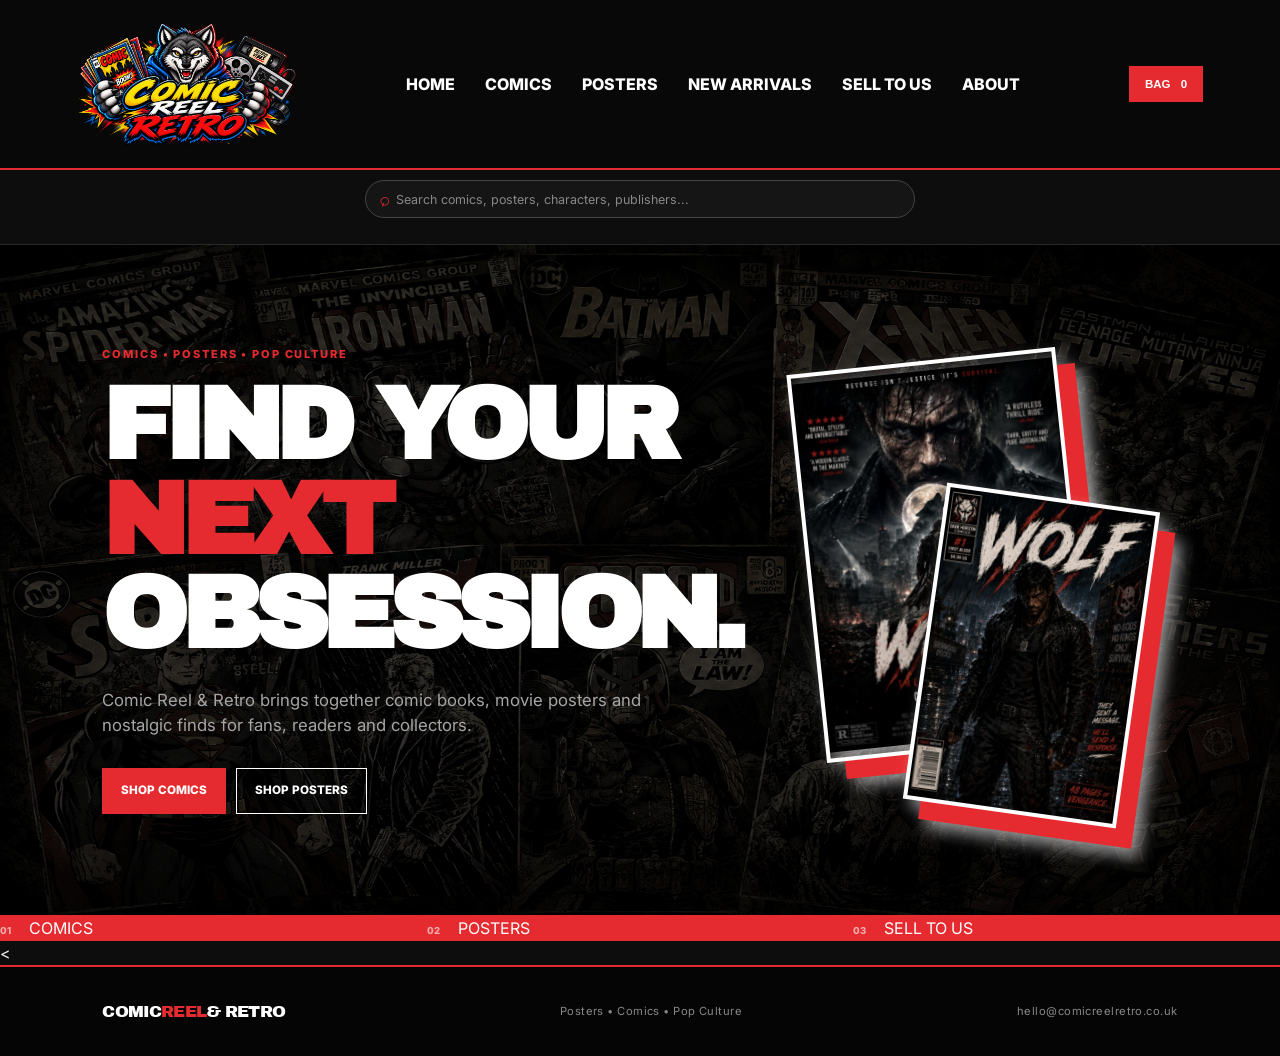
==== commit 11f2508a: "feat: Revamp website structure and add new pages for comics, posters, new arrivals, and sell-to-us s" ====
--- a/index.html
+++ b/index.html
@@ -13,10 +13,14 @@
     <img src="images/logo.png" alt="Comic Reel Retro">
     
 </a>  <nav>
-    <a href="#comics">Comics</a>
-    <a href="#posters">Posters</a>
-    <a href="#about">About</a>
-  </nav>
+  <a href="index.html">Home</a>
+  <a href="comics.html">Comics</a>
+  <a href="posters.html">Posters</a>
+  <a href="new-arrivals.html">New Arrivals</a>
+  <a href="sell-to-us.html">Sell To Us</a>
+  <a href="about.html">About</a></nav>
+</nav>
+
   <button class="cart-button" id="cartButton">Bag <span id="cartCount">0</span></button>
 </header>
 <div class="shop-search">
@@ -29,73 +33,75 @@
 </div>
 
 <main id="home">
-<section class="hero">
-  <div class="hero-copy">
-    <p class="eyebrow">COMICS • POSTERS • POP CULTURE</p>
-    <h1>FIND YOUR<br><em>NEXT</em> OBSESSION.</h1>
-    <p>Comic Reel & Retro brings together comic books, movie posters and nostalgic finds for fans, readers and collectors.</p>
-    <div class="hero-buttons">
-      <a href="#comics" class="btn dark">Shop Comics</a>
-      <a href="#posters" class="btn light">Shop Posters</a>
+
+  <section class="hero">
+
+    <div class="hero-copy">
+
+      <p class="eyebrow">COMICS • POSTERS • POP CULTURE</p>
+
+      <h1>
+        FIND YOUR<br>
+        <em>NEXT</em><br>
+        OBSESSION.
+      </h1>
+
+      <p>
+        Comic Reel & Retro brings together comic books,
+        movie posters and nostalgic finds for fans,
+        readers and collectors.
+      </p>
+
+      <div class="hero-buttons">
+        <a href="comics.html" class="btn dark">SHOP COMICS</a>
+        <a href="posters.html" class="btn light">SHOP POSTERS</a>
+      </div>
+
     </div>
-  </div>
-  <div class="hero-display">
-   <div class="display-poster">
-    <img src="images/poster-wall.png" alt="Wolf: The Hunt Begins movie poster">
 
-</div>
+    <div class="hero-display">
 
-<div class="display-comic">
-  <img src="images/comic-vault.png" alt="Comic Reel & Retro featured comic">
-</div>
-  </div>
-</section>
+      <div class="display-poster">
+        <img
+          src="images/poster-wall.png"
+          alt="Featured movie poster"
+        >
+      </div>
 
-<section class="intro-strip">
-  <div><b>01</b> COMICS</div>
-  <div><b>02</b> POSTERS</div>
-  <div><b>03</b> COLLECTIBLES — COMING SOON</div>
-</section>
+      <div class="display-comic">
+        <img
+          src="images/comic-vault.png"
+          alt="Featured comic"
+        >
+      </div>
 
-<section class="section arrivals" id="new-arrivals">
-<div class="section-head"><div><p class="eyebrow">NEW STOCK</p><h2>NEW ARRIVALS</h2></div><p>Fresh stock will appear here as your deliveries arrive.</p></div>
-<div class="products" id="newArrivalProducts"></div>
-</section>
-<section class="section" id="comics">
-  <div class="section-head">
-    <div><p class="eyebrow">01 / COMIC VAULT</p><h2>Comics for<br><em>collectors.</em></h2></div>
-    <p>Every comic will have its own listing with issue number, publisher, year, condition and price.</p>
-  </div>
-  <div class="category-tabs" data-target="comicProducts">
-<button class="active" data-filter="all">All</button><button data-filter="Marvel">Marvel</button><button data-filter="DC">DC</button><button data-filter="2000AD">2000 AD</button><button data-filter="British">British</button><button data-filter="Independent">Independent</button><button data-filter="Manga">Manga</button><button data-filter="Other">Other</button>
-</div><div class="products" id="comicProducts"></div>
-</section>
+    </div>
 
-<section class="feature">
-  <div>
-    <p class="eyebrow">THE HUNT</p>
-    <h2>OLD ISSUES.<br>NEW STORIES.</h2>
-    <p>We're hunting down interesting issues, affordable reader copies and collector pieces. The vault grows every time we find something worth keeping.</p>
-    <a href="#comics" class="btn light">Enter the Vault</a>
-  </div>
-  <div class="vault-box">CR<br><small>COMIC REEL<br>& RETRO</small></div>
-</section>
+  </section>
 
-<section class="section" id="posters">
-  <div class="section-head">
-    <div><p class="eyebrow">02 / POSTER WALL</p><h2>Bring the<br><em>screen home.</em></h2></div>
-    <p>Movie, TV, horror, gaming and pop-culture posters from licensed suppliers and selected stock.</p>
-  </div>
-  <div class="category-tabs" data-target="posterProducts">
-<button class="active" data-filter="all">All</button><button data-filter="Movies">Movies</button><button data-filter="TV">TV</button><button data-filter="Horror">Horror</button><button data-filter="Gaming">Gaming</button><button data-filter="Superheroes">Superheroes</button><button data-filter="Sci-Fi">Sci-Fi</button><button data-filter="Other">Other</button>
-</div><div class="products" id="posterProducts"></div>
-</section>
 
-<section class="about" id="about">
-  <p class="eyebrow">ABOUT COMIC REEL & RETRO</p>
-  <h2>For people who<br><em>still love the hunt.</em></h2>
-  <p>We're building a UK-focused pop-culture shop around comics, posters and the things that make collecting fun. More categories will follow as the collection grows.</p>
-</section>
+  <section class="intro-strip">
+
+    <a href="comics.html">
+      <b>01</b>
+      COMICS
+    </a>
+
+    <a href="posters.html">
+      <b>02</b>
+      POSTERS
+    </a>
+
+    <a href="sell-to-us.html">
+      <b>03</b>
+      SELL TO US
+    </a>
+
+  </section>
+
+</main>
+
+<
 </main>
 
 <div class="cart-panel" id="cartPanel">
@@ -112,4 +118,5 @@
 </footer>
 <script src="script.js"></script>
 </body>
-</html>+</html>
+
--- a/style.css
+++ b/style.css
@@ -1276,7 +1276,7 @@
   object-fit: contain;
   display: block;
   border: 4px solid #fff;
-  box-shadow: 8px 8px 0 rgba(0, 0, 0, 0.8);
+  box-shadow: 8px 8px 0 rgba(0, 0, 0, 0.164);
 }
 
 .display-poster small,
@@ -1286,7 +1286,361 @@
 
 .display-poster img,
 .display-comic img {
-  filter:
-    drop-shadow(12px 12px 8px rgb(173, 23, 23))
-    drop-shadow(0 0 3px rgba(228, 23, 23, 0.8));
+  filter: drop-shadow(8px 8px 8px rgba(255, 253, 253, 0.582));
+}
+
+/* VISIBLE HERO COVER SHADOWS */
+
+.display-poster img,
+.display-comic img {
+  position: relative;
+  z-index: 10;
+  border: 4px solid #ffffff !important;
+  box-shadow: 18px 18px 0 #e52b2f !important;
+}
+
+/* =========================================================
+   SELL TO US PAGE
+========================================================= */
+
+.sell-hero {
+  min-height: 560px;
+  padding: 100px 8vw;
+  background:
+    linear-gradient(rgba(0,0,0,.82), rgba(0,0,0,.82)),
+    url("images/hero-comics.png");
+  background-size: cover;
+  background-position: center;
+  display: flex;
+  align-items: center;
+}
+
+.sell-hero h1 {
+  max-width: 900px;
+}
+
+.sell-intro {
+  max-width: 600px;
+  margin: 30px 0;
+  color: #aaa;
+  font-size: 1.05rem;
+}
+
+.sell-section {
+  padding: 100px 8vw;
+  background: #0d0d0d;
+}
+
+.sell-grid {
+  display: grid;
+  grid-template-columns: repeat(4, 1fr);
+  gap: 15px;
+}
+
+.sell-card {
+  background: #151515;
+  border: 1px solid #303030;
+  padding: 30px;
+  min-height: 240px;
+}
+
+.sell-card span {
+  color: #e52b2f;
+  font-weight: 800;
+  font-size: .7rem;
+}
+
+.sell-card h3 {
+  margin: 35px 0 15px;
+  font-size: 1.5rem;
+}
+
+.sell-card p {
+  color: #999;
+  font-size: .85rem;
+}
+
+.sell-process {
+  padding: 100px 8vw;
+  background: #050505;
+  color: #fff;
+}
+
+.sell-process h2 {
+  font-size: clamp(3rem, 6vw, 6rem);
+  margin: 20px 0 60px;
+}
+
+.process-grid {
+  display: grid;
+  grid-template-columns: repeat(3, 1fr);
+  gap: 30px;
+}
+
+.process-grid > div {
+  border-top: 2px solid #e52b2f;
+  padding-top: 20px;
+}
+
+.process-grid strong {
+  color: #e52b2f;
+  font-size: .7rem;
+}
+
+.process-grid h3 {
+  margin: 20px 0 10px;
+}
+
+.process-grid p {
+  color: #999;
+  max-width: 350px;
+}
+
+.sell-contact {
+  padding: 100px 8vw;
+  background: #e52b2f;
+  color: #fff;
+}
+
+.sell-contact h2 {
+  font-size: clamp(3rem, 6vw, 6rem);
+  margin: 20px 0;
+}
+
+.sell-contact .eyebrow {
+  color: #fff;
+}
+
+.sell-contact-inner > p:not(.eyebrow) {
+  max-width: 500px;
+}
+
+.contact-box {
+  margin-top: 50px;
+  background: #080808;
+  padding: 40px;
+  max-width: 600px;
+  border: 3px solid #fff;
+  box-shadow: 12px 12px 0 rgba(0,0,0,.7);
+}
+
+.contact-box h3 {
+  font-size: 2rem;
+  margin-bottom: 20px;
+}
+
+.contact-box p {
+  color: #aaa;
+  margin-bottom: 10px;
+}
+
+.contact-box ul {
+  margin: 15px 0 25px 20px;
+  color: #ddd;
+}
+
+.contact-box li {
+  margin-bottom: 7px;
+}
+
+@media (max-width: 850px) {
+
+  .sell-grid {
+    grid-template-columns: repeat(2, 1fr);
+  }
+
+  .process-grid {
+    grid-template-columns: 1fr;
+  }
+
+}
+
+@media (max-width: 520px) {
+
+  .sell-hero,
+  .sell-section,
+  .sell-process,
+  .sell-contact {
+    padding: 70px 6vw;
+  }
+
+  .sell-grid {
+    grid-template-columns: 1fr;
+  }
+
+  .contact-box {
+    padding: 25px;
+  }
+
+}
+
+/* =========================================================
+   ABOUT PAGE
+========================================================= */
+
+.about-page {
+  min-height: calc(100vh - 170px);
+  padding: 110px 8vw;
+  background:
+    linear-gradient(rgba(0,0,0,.86), rgba(0,0,0,.86)),
+    url("images/hero-comics.png");
+  background-size: cover;
+  background-position: center;
+  color: #fff;
+}
+
+.about-page-inner {
+  max-width: 1000px;
+  margin: 0 auto;
+}
+
+.about-page h1 {
+  font-size: clamp(2.5rem, 5vw, 4.5rem);
+  line-height: 0.95;
+  margin: 20px 0 45px;
+}
+
+.about-copy {
+  max-width: 760px;
+}
+
+.about-copy p {
+  color: #aaa;
+  font-size: 1rem;
+  line-height: 1.8;
+  margin-bottom: 24px;
+}
+
+.about-statement {
+  margin-top: 80px;
+  padding: 45px;
+  border-left: 5px solid #e52b2f;
+  background: rgba(255,255,255,.03);
+}
+
+.about-statement h2 {
+  font-size: clamp(2rem, 4vw, 4rem);
+}
+
+.about-bottom {
+  margin-top: 70px;
+}
+
+.about-bottom p:last-child {
+  color: #aaa;
+  margin-top: 10px;
+}
+
+@media (max-width: 700px) {
+
+  .about-page {
+    padding: 70px 6vw;
+  }
+
+  .about-statement {
+    padding: 25px;
+  }
+
+}
+
+/* CONSISTENT MAIN PAGE HEADINGS */
+
+.section-head h1,
+.section-head h2,
+.about-page h1,
+.sell-hero h1,
+.sell-process h2,
+.sell-contact h2 {
+  font-size: clamp(3rem, 5vw, 5rem);
+  line-height: 0.95;
+}
+
+/* =========================================================
+   PAGE BACKGROUND IMAGES
+========================================================= */
+
+.page-background {
+  position: relative;
+  background-size: cover;
+  background-position: center;
+  background-repeat: no-repeat;
+  background-attachment: scroll;
+}
+
+/* Dark overlay */
+.page-background::before {
+  content: "";
+  position: absolute;
+  inset: 0;
+  background: rgba(0, 0, 0, 0.78);
+  z-index: 0;
+  pointer-events: none;
+}
+
+/* Keep page content above the background */
+.page-background > * {
+  position: relative;
+  z-index: 1;
+}
+
+
+/* COMICS */
+.comics-page {
+  background-image: url("images/comics.png");
+}
+
+
+/* POSTERS */
+.posters-page {
+  background-image: url("images/posters.png");
+}
+
+
+/* NEW ARRIVALS */
+.new-arrivals-page {
+  background-image: url("images/new-arrivals.png");
+}
+
+
+/* SELL TO US */
+.sell-page {
+  background-image: url("images/sell-to-us.png");
+}
+
+
+/* ABOUT */
+.about-page-background {
+  background-image: url("images/about-us.png");
+}
+
+/* =========================================================
+   PAGE BACKGROUND IMAGES
+========================================================= */
+
+.page-background {
+  position: relative;
+  background-size: cover;
+  background-position: center;
+  background-repeat: no-repeat;
+  background-color: #0d0d0d;
+}
+
+.page-background::before {
+  content: "";
+  position: absolute;
+  inset: 0;
+  background: rgba(0, 0, 0, 0.72);
+  z-index: 0;
+  pointer-events: none;
+}
+
+.page-background > * {
+  position: relative;
+  z-index: 1;
+}
+
+
+/* COMICS */
+.comics-page {
+  background-image: url("images/comics.png");
 }
